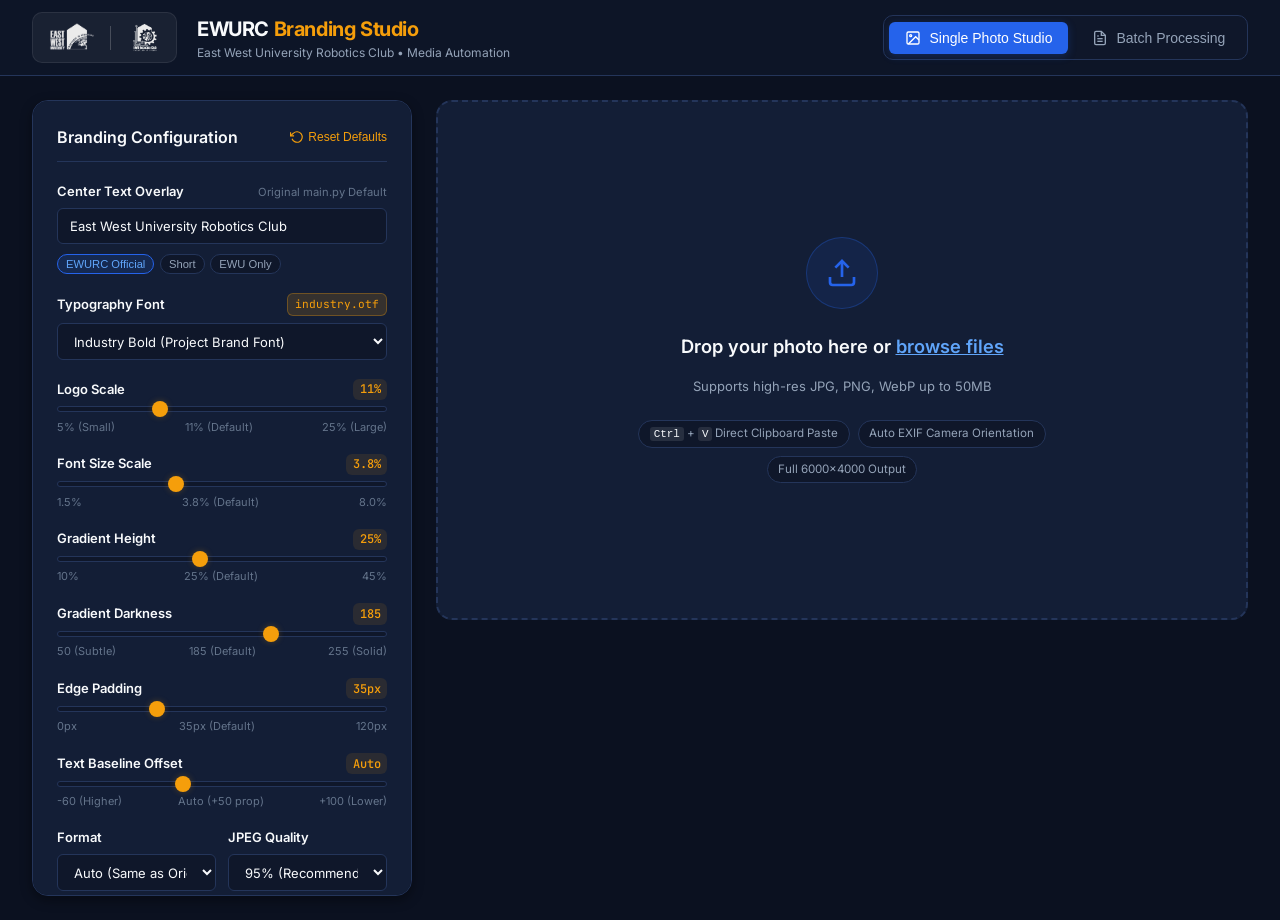
==== templates/index.html @ 9789a126 "feat: turn project into FastAPI web application with HTML frontend studio" ====
<!DOCTYPE html>
<html lang="en">
<head>
    <meta charset="UTF-8">
    <meta name="viewport" content="width=device-width, initial-scale=1.0">
    <title>EWURC Photo Branding Studio</title>
    <link rel="icon" type="image/png" href="/static/ewurc.png">
    <link rel="stylesheet" href="/static/css/style.css">
    <link rel="preconnect" href="https://fonts.googleapis.com">
    <link rel="preconnect" href="https://fonts.gstatic.com" crossorigin>
    <link href="https://fonts.googleapis.com/css2?family=Inter:wght@300;400;500;600;700;800&family=JetBrains+Mono:wght@400;500&display=swap" rel="stylesheet">
</head>
<body class="dark-theme">
    <!-- Main App Container -->
    <div class="app-layout">
        
        <!-- Header / Navigation Bar -->
        <header class="app-header">
            <div class="header-brand">
                <div class="brand-logos">
                    <img src="/static/ewu.png" alt="EWU Logo" class="brand-logo ewu-logo">
                    <div class="logo-divider"></div>
                    <img src="/static/ewurc.png" alt="EWURC Logo" class="brand-logo ewurc-logo">
                </div>
                <div class="brand-info">
                    <h1 class="brand-title">EWURC <span>Branding Studio</span></h1>
                    <p class="brand-subtitle">East West University Robotics Club &bull; Media Automation</p>
                </div>
            </div>

            <!-- Navigation Tabs -->
            <nav class="nav-tabs">
                <button class="nav-tab active" data-tab="single" id="tab-single-btn">
                    <svg class="tab-icon" viewBox="0 0 24 24" fill="none" stroke="currentColor" stroke-width="2">
                        <rect x="3" y="3" width="18" height="18" rx="2" ry="2"/>
                        <circle cx="8.5" cy="8.5" r="1.5"/>
                        <polyline points="21 15 16 10 5 21"/>
                    </svg>
                    Single Photo Studio
                </button>
                <button class="nav-tab" data-tab="batch" id="tab-batch-btn">
                    <svg class="tab-icon" viewBox="0 0 24 24" fill="none" stroke="currentColor" stroke-width="2">
                        <path d="M14 2H6a2 2 0 0 0-2 2v16a2 2 0 0 0 2 2h12a2 2 0 0 0 2-2V8z"/>
                        <polyline points="14 2 14 8 20 8"/>
                        <line x1="16" y1="13" x2="8" y2="13"/>
                        <line x1="16" y1="17" x2="8" y2="17"/>
                        <polyline points="10 9 9 9 8 9"/>
                    </svg>
                    Batch Processing
                    <span class="badge batch-count-badge" id="batch-badge" style="display: none;">0</span>
                </button>
            </nav>

        </header>

        <!-- Main Workspace -->
        <main class="main-workspace">

            <!-- TAB 1: Single Photo Studio -->
            <section class="tab-content active" id="tab-single">
                <div class="studio-grid">
                    
                    <!-- Left: Control Settings Panel -->
                    <aside class="control-panel">
                        <div class="panel-header">
                            <h2>Branding Configuration</h2>
                            <button type="button" class="btn-text" id="btn-reset-defaults" title="Reset all sliders to original main.py parameters">
                                <svg viewBox="0 0 24 24" fill="none" stroke="currentColor" stroke-width="2" class="btn-icon-sm">
                                    <polyline points="1 4 1 10 7 10"/>
                                    <path d="M3.51 15a9 9 0 1 0 2.13-9.36L1 10"/>
                                </svg>
                                Reset Defaults
                            </button>
                        </div>

                        <form id="branding-form" class="controls-form">
                            <!-- Overlay Text -->
                            <div class="form-group">
                                <div class="label-row">
                                    <label for="center-text-input">Center Text Overlay</label>
                                    <span class="param-tip">Original main.py Default</span>
                                </div>
                                <input 
                                    type="text" 
                                    id="center-text-input" 
                                    name="center_text" 
                                    value="East West University Robotics Club" 
                                    class="text-input"
                                    placeholder="Enter club or event name..."
                                />
                                <div class="quick-chips">
                                    <button type="button" class="chip active" data-preset="East West University Robotics Club">EWURC Official</button>
                                    <button type="button" class="chip" data-preset="EWU Robotics Club">Short</button>
                                    <button type="button" class="chip" data-preset="East West University">EWU Only</button>
                                </div>
                            </div>

                            <!-- Font Selection -->
                            <div class="form-group">
                                <div class="label-row">
                                    <label for="font-select">Typography Font</label>
                                    <span class="badge badge-accent">industry.otf</span>
                                </div>
                                <select id="font-select" name="font_choice" class="select-input">
                                    <option value="industry" selected>Industry Bold (Project Brand Font)</option>
                                    <option value="arial">Arial Bold (Windows Fallback)</option>
                                    <option value="segoe">Segoe UI SemiBold</option>
                                </select>
                            </div>

                            <!-- Logo Scale -->
                            <div class="form-group">
                                <div class="label-row">
                                    <label for="logo-scale-slider">Logo Scale</label>
                                    <span class="range-val" id="logo-scale-val">11%</span>
                                </div>
                                <input 
                                    type="range" 
                                    id="logo-scale-slider" 
                                    name="logo_scale" 
                                    min="0.05" 
                                    max="0.25" 
                                    step="0.005" 
                                    value="0.11" 
                                    class="range-slider"
                                />
                                <div class="range-hints">
                                    <span>5% (Small)</span>
                                    <span>11% (Default)</span>
                                    <span>25% (Large)</span>
                                </div>
                            </div>

                            <!-- Font Scale -->
                            <div class="form-group">
                                <div class="label-row">
                                    <label for="font-scale-slider">Font Size Scale</label>
                                    <span class="range-val" id="font-scale-val">3.8%</span>
                                </div>
                                <input 
                                    type="range" 
                                    id="font-scale-slider" 
                                    name="font_scale" 
                                    min="0.015" 
                                    max="0.08" 
                                    step="0.001" 
                                    value="0.038" 
                                    class="range-slider"
                                />
                                <div class="range-hints">
                                    <span>1.5%</span>
                                    <span>3.8% (Default)</span>
                                    <span>8.0%</span>
                                </div>
                            </div>

                            <!-- Gradient Height Ratio -->
                            <div class="form-group">
                                <div class="label-row">
                                    <label for="gradient-height-slider">Gradient Height</label>
                                    <span class="range-val" id="gradient-height-val">25%</span>
                                </div>
                                <input 
                                    type="range" 
                                    id="gradient-height-slider" 
                                    name="gradient_height_ratio" 
                                    min="0.10" 
                                    max="0.45" 
                                    step="0.01" 
                                    value="0.25" 
                                    class="range-slider"
                                />
                                <div class="range-hints">
                                    <span>10%</span>
                                    <span>25% (Default)</span>
                                    <span>45%</span>
                                </div>
                            </div>

                            <!-- Gradient Darkness -->
                            <div class="form-group">
                                <div class="label-row">
                                    <label for="gradient-opacity-slider">Gradient Darkness</label>
                                    <span class="range-val" id="gradient-opacity-val">185</span>
                                </div>
                                <input 
                                    type="range" 
                                    id="gradient-opacity-slider" 
                                    name="gradient_max_opacity" 
                                    min="50" 
                                    max="255" 
                                    step="5" 
                                    value="185" 
                                    class="range-slider"
                                />
                                <div class="range-hints">
                                    <span>50 (Subtle)</span>
                                    <span>185 (Default)</span>
                                    <span>255 (Solid)</span>
                                </div>
                            </div>

                            <!-- Padding -->
                            <div class="form-group">
                                <div class="label-row">
                                    <label for="padding-slider">Edge Padding</label>
                                    <span class="range-val" id="padding-val">35px</span>
                                </div>
                                <input 
                                    type="range" 
                                    id="padding-slider" 
                                    name="padding" 
                                    min="0" 
                                    max="120" 
                                    step="1" 
                                    value="35" 
                                    class="range-slider"
                                />
                                <div class="range-hints">
                                    <span>0px</span>
                                    <span>35px (Default)</span>
                                    <span>120px</span>
                                </div>
                            </div>

                            <!-- Text Offset Fine Tune -->
                            <div class="form-group">
                                <div class="label-row">
                                    <label for="text-offset-slider">Text Baseline Offset</label>
                                    <span class="range-val" id="text-offset-val">Auto</span>
                                </div>
                                <input 
                                    type="range" 
                                    id="text-offset-slider" 
                                    name="text_offset_y" 
                                    min="-60" 
                                    max="100" 
                                    step="2" 
                                    value="0" 
                                    class="range-slider"
                                />
                                <div class="range-hints">
                                    <span>-60 (Higher)</span>
                                    <span>Auto (+50 prop)</span>
                                    <span>+100 (Lower)</span>
                                </div>
                            </div>

                            <!-- Output Settings -->
                            <div class="form-row">
                                <div class="form-group half">
                                    <label for="output-format-select">Format</label>
                                    <select id="output-format-select" name="output_format" class="select-input">
                                        <option value="auto" selected>Auto (Same as Original)</option>
                                        <option value="jpeg">JPEG (Quality 95)</option>
                                        <option value="png">PNG (Lossless)</option>
                                        <option value="webp">WebP</option>
                                    </select>
                                </div>
                                <div class="form-group half">
                                    <label for="quality-select">JPEG Quality</label>
                                    <select id="quality-select" name="quality" class="select-input">
                                        <option value="98">98% (Ultra)</option>
                                        <option value="95" selected>95% (Recommended)</option>
                                        <option value="90">90% (Web Optimized)</option>
                                    </select>
                                </div>
                            </div>

                            <!-- Auto Re-process Toggle -->
                            <div class="toggle-group">
                                <label class="switch">
                                    <input type="checkbox" id="auto-preview-toggle" checked>
                                    <span class="slider round"></span>
                                </label>
                                <span class="toggle-label">Instant Live Preview on Change</span>
                            </div>
                        </form>
                    </aside>

                    <!-- Right: Interactive Preview & Upload Studio -->
                    <div class="preview-area">
                        
                        <!-- Upload Dropzone (Visible when no image selected) -->
                        <div class="dropzone" id="single-dropzone">
                            <input type="file" id="single-file-input" accept="image/jpeg,image/png,image/webp,image/bmp" class="file-input-hidden">
                            <div class="dropzone-content">
                                <div class="upload-icon-circle">
                                    <svg viewBox="0 0 24 24" fill="none" stroke="currentColor" stroke-width="2" class="upload-icon">
                                        <path d="M21 15v4a2 2 0 0 1-2 2H5a2 2 0 0 1-2-2v-4"/>
                                        <polyline points="17 8 12 3 7 8"/>
                                        <line x1="12" y1="3" x2="12" y2="15"/>
                                    </svg>
                                </div>
                                <h3>Drop your photo here or <span class="browse-link">browse files</span></h3>
                                <p class="dropzone-desc">Supports high-res JPG, PNG, WebP up to 50MB</p>
                                <div class="dropzone-features">
                                    <span class="pill"><kbd>Ctrl</kbd> + <kbd>V</kbd> Direct Clipboard Paste</span>
                                    <span class="pill">Auto EXIF Camera Orientation</span>
                                    <span class="pill">Full 6000&times;4000 Output</span>
                                </div>
                            </div>
                        </div>

                        <!-- Active Preview Container (Hidden initially) -->
                        <div class="preview-container" id="preview-container" style="display: none;">
                            
                            <!-- Viewer Toolbar -->
                            <div class="viewer-toolbar">
                                <div class="file-meta">
                                    <span class="file-name" id="preview-filename">image.jpg</span>
                                    <span class="badge" id="preview-resolution">6000 &times; 4000</span>
                                    <span class="badge badge-subtle" id="preview-filesize">5.8 MB</span>
                                    <span class="badge badge-success" id="preview-duration">0.24s</span>
                                </div>

                                <div class="viewer-actions">
                                    <div class="view-mode-toggle">
                                        <button type="button" class="btn-toggle active" id="btn-mode-split" title="Interactive Split-View Slider">
                                            Split Comparison
                                        </button>
                                        <button type="button" class="btn-toggle" id="btn-mode-side" title="Side by Side View">
                                            Side-by-Side
                                        </button>
                                        <button type="button" class="btn-toggle" id="btn-mode-branded" title="Branded Result Only">
                                            Branded Only
                                        </button>
                                    </div>
                                    <button type="button" class="btn-icon" id="btn-fullscreen" title="Full Screen View">
                                        <svg viewBox="0 0 24 24" fill="none" stroke="currentColor" stroke-width="2">
                                            <polyline points="15 3 21 3 21 9"/>
                                            <polyline points="9 21 3 21 3 15"/>
                                            <line x1="21" y1="3" x2="14" y2="10"/>
                                            <line x1="3" y1="21" x2="10" y2="14"/>
                                        </svg>
                                    </button>
                                    <button type="button" class="btn-icon text-danger" id="btn-clear-single" title="Close and Upload Another">
                                        <svg viewBox="0 0 24 24" fill="none" stroke="currentColor" stroke-width="2">
                                            <line x1="18" y1="6" x2="6" y2="18"/>
                                            <line x1="6" y1="6" x2="18" y2="18"/>
                                        </svg>
                                    </button>
                                </div>
                            </div>

                            <!-- Visual Display Canvas / Comparison Area -->
                            <div class="comparison-wrapper" id="comparison-wrapper">
                                
                                <!-- Mode 1: Interactive Split View Slider -->
                                <div class="split-comparison" id="split-comparison-box">
                                    <!-- Original Base Layer -->
                                    <div class="split-layer original-layer">
                                        <img id="img-original" src="" alt="Original Image">
                                        <span class="layer-badge badge-orig">Original</span>
                                    </div>

                                    <!-- Branded Top Layer (Clipped by slider) -->
                                    <div class="split-layer branded-layer" id="branded-clip-layer">
                                        <img id="img-branded" src="" alt="Branded Image">
                                        <span class="layer-badge badge-branded">Branded (EWU + EWURC)</span>
                                    </div>

                                    <!-- Interactive Divider Handle -->
                                    <div class="slider-handle" id="slider-handle">
                                        <div class="handle-line"></div>
                                        <div class="handle-circle">
                                            <svg viewBox="0 0 24 24" fill="currentColor">
                                                <polygon points="8,12 12,7 12,17"/>
                                                <polygon points="16,12 12,7 12,17" transform="rotate(180 14 12)"/>
                                            </svg>
                                        </div>
                                    </div>
                                </div>

                                <!-- Mode 2: Side-by-Side (Controlled via CSS) -->
                                <div class="side-comparison" id="side-comparison-box" style="display: none;">
                                    <div class="side-card">
                                        <div class="side-card-header">Original</div>
                                        <div class="side-card-img"><img id="img-side-original" src="" alt="Original"></div>
                                    </div>
                                    <div class="side-card">
                                        <div class="side-card-header">EWURC Branded</div>
                                        <div class="side-card-img"><img id="img-side-branded" src="" alt="Branded"></div>
                                    </div>
                                </div>

                                <!-- Loading Overlay Spinner -->
                                <div class="processing-spinner" id="processing-spinner" style="display: none;">
                                    <div class="spinner"></div>
                                    <p id="spinner-text">Applying EWURC Branding...</p>
                                </div>
                            </div>

                            <!-- Bottom Action Bar -->
                            <div class="viewer-bottom-bar">
                                <div class="branding-summary">
                                    <span class="dot-brand"></span>
                                    <span>EWU Logo (Left) + "East West University Robotics Club" + EWURC Logo (Right)</span>
                                </div>
                                <div class="download-actions">
                                    <button type="button" class="btn btn-secondary" id="btn-reprocess">
                                        <svg viewBox="0 0 24 24" fill="none" stroke="currentColor" stroke-width="2" class="btn-icon-sm">
                                            <polyline points="23 4 23 10 17 10"/>
                                            <path d="M20.49 15a9 9 0 1 1-2.12-9.36L23 10"/>
                                        </svg>
                                        Re-Apply Settings
                                    </button>
                                    <button type="button" class="btn btn-primary" id="btn-download-hd">
                                        <svg viewBox="0 0 24 24" fill="none" stroke="currentColor" stroke-width="2" class="btn-icon-sm">
                                            <path d="M21 15v4a2 2 0 0 1-2 2H5a2 2 0 0 1-2-2v-4"/>
                                            <polyline points="7 10 12 15 17 10"/>
                                            <line x1="12" y1="15" x2="12" y2="3"/>
                                        </svg>
                                        Download Branded Image
                                    </button>
                                </div>
                            </div>

                        </div>

                    </div>
                </div>
            </section>


            <!-- TAB 2: Batch Processing Mode -->
            <section class="tab-content" id="tab-batch">
                <div class="batch-workspace">
                    
                    <!-- Top Batch Controls & Summary -->
                    <div class="batch-top-card">
                        <div class="batch-headline">
                            <h2>Batch Photo Branding</h2>
                            <p>Upload entire photo albums or multiple event pictures to watermark them in bulk.</p>
                        </div>

                        <div class="batch-actions-panel">
                            <button type="button" class="btn btn-secondary" id="btn-batch-clear" disabled>
                                Clear All
                            </button>
                            <button type="button" class="btn btn-primary" id="btn-start-batch" disabled>
                                <svg viewBox="0 0 24 24" fill="none" stroke="currentColor" stroke-width="2" class="btn-icon-sm">
                                    <polygon points="5 3 19 12 5 21 5 3"/>
                                </svg>
                                Process All Photos
                            </button>
                            <button type="button" class="btn btn-success" id="btn-download-zip" disabled>
                                <svg viewBox="0 0 24 24" fill="none" stroke="currentColor" stroke-width="2" class="btn-icon-sm">
                                    <path d="M21 15v4a2 2 0 0 1-2 2H5a2 2 0 0 1-2-2v-4"/>
                                    <polyline points="7 10 12 15 17 10"/>
                                    <line x1="12" y1="15" x2="12" y2="3"/>
                                </svg>
                                Download All as ZIP
                            </button>
                        </div>
                    </div>

                    <!-- Batch Progress Bar -->
                    <div class="batch-progress-wrapper" id="batch-progress-box" style="display: none;">
                        <div class="progress-info">
                            <span id="batch-progress-text">Processing 0 of 0 images...</span>
                            <span id="batch-progress-percent">0%</span>
                        </div>
                        <div class="progress-bar-bg">
                            <div class="progress-bar-fill" id="batch-progress-fill" style="width: 0%;"></div>
                        </div>
                    </div>

                    <!-- Multi-Upload Dropzone -->
                    <div class="batch-dropzone" id="batch-dropzone">
                        <input type="file" id="batch-file-input" accept="image/jpeg,image/png,image/webp,image/bmp" multiple class="file-input-hidden">
                        <div class="dropzone-content">
                            <div class="upload-icon-circle">
                                <svg viewBox="0 0 24 24" fill="none" stroke="currentColor" stroke-width="2" class="upload-icon">
                                    <path d="M22 19a2 2 0 0 1-2 2H4a2 2 0 0 1-2-2V5a2 2 0 0 1 2-2h5l2 3h9a2 2 0 0 1 2 2z"/>
                                    <line x1="12" y1="11" x2="12" y2="17"/>
                                    <line x1="9" y1="14" x2="15" y2="14"/>
                                </svg>
                            </div>
                            <h3>Drag & drop multiple event photos or <span class="browse-link">select files</span></h3>
                            <p class="dropzone-desc">Select as many images as you need &bull; High performance concurrent processing</p>
                        </div>
                    </div>

                    <!-- Batch Items Grid -->
                    <div class="batch-grid" id="batch-grid">
                        <!-- Populated by JavaScript -->
                    </div>

                </div>
            </section>

        </main>

        <!-- Toast Notifications -->
        <div class="toast-container" id="toast-container"></div>

    </div>

    <script src="/static/js/app.js"></script>
</body>
</html>
---- static/css/style.css ----
/* EWURC Visual Branding Studio - Modern Stylesheet */

@font-face {
    font-family: 'Industry';
    src: url('/static/fonts/industry.otf') format('opentype');
    font-weight: bold;
    font-style: normal;
}

:root {
    --bg-main: #0B1120;
    --bg-card: #131E36;
    --bg-card-hover: #1A2744;
    --bg-card-subtle: #0F172A;
    --border-color: #24355A;
    --border-focus: #3B82F6;
    
    --primary: #2563EB;
    --primary-hover: #1D4ED8;
    --primary-glow: rgba(37, 99, 235, 0.25);
    
    --accent: #F59E0B;
    --accent-glow: rgba(245, 158, 11, 0.25);
    
    --success: #10B981;
    --danger: #EF4444;
    
    --text-main: #F8FAFC;
    --text-muted: #94A3B8;
    --text-subtle: #64748B;
    
    --font-sans: 'Inter', -apple-system, BlinkMacSystemFont, "Segoe UI", Roboto, sans-serif;
    --font-mono: 'JetBrains Mono', monospace;
    --font-brand: 'Industry', var(--font-sans);

    --radius-sm: 6px;
    --radius-md: 10px;
    --radius-lg: 16px;
    --radius-full: 9999px;
    
    --shadow-sm: 0 2px 4px rgba(0, 0, 0, 0.3);
    --shadow-md: 0 4px 12px rgba(0, 0, 0, 0.4);
    --shadow-lg: 0 10px 30px rgba(0, 0, 0, 0.5);
    
    --transition-fast: 0.15s ease;
    --transition-norm: 0.25s ease;
}

* {
    box-sizing: border-box;
    margin: 0;
    padding: 0;
}

body {
    font-family: var(--font-sans);
    background-color: var(--bg-main);
    color: var(--text-main);
    line-height: 1.5;
    min-height: 100vh;
    display: flex;
    flex-direction: column;
    overflow-x: hidden;
}

/* App Layout */
.app-layout {
    display: flex;
    flex-direction: column;
    min-height: 100vh;
}

/* Header */
.app-header {
    background-color: rgba(15, 23, 42, 0.85);
    backdrop-filter: blur(12px);
    border-bottom: 1px solid var(--border-color);
    padding: 0.75rem 2rem;
    display: flex;
    align-items: center;
    justify-content: space-between;
    position: sticky;
    top: 0;
    z-index: 100;
}

.header-brand {
    display: flex;
    align-items: center;
    gap: 1.25rem;
}

.brand-logos {
    display: flex;
    align-items: center;
    gap: 0.75rem;
    background: rgba(255, 255, 255, 0.05);
    padding: 0.35rem 0.75rem;
    border-radius: var(--radius-md);
    border: 1px solid rgba(255, 255, 255, 0.08);
}

.brand-logo {
    height: 38px;
    width: auto;
    object-fit: contain;
}

.logo-divider {
    width: 1px;
    height: 24px;
    background-color: rgba(255, 255, 255, 0.2);
}

.brand-title {
    font-size: 1.25rem;
    font-weight: 700;
    letter-spacing: -0.02em;
    color: var(--text-main);
}

.brand-title span {
    color: var(--accent);
}

.brand-subtitle {
    font-size: 0.75rem;
    color: var(--text-muted);
}

/* Navigation Tabs */
.nav-tabs {
    display: flex;
    gap: 0.5rem;
    background: var(--bg-card-subtle);
    padding: 0.35rem;
    border-radius: var(--radius-md);
    border: 1px solid var(--border-color);
}

.nav-tab {
    display: flex;
    align-items: center;
    gap: 0.5rem;
    padding: 0.5rem 1rem;
    font-size: 0.875rem;
    font-weight: 500;
    color: var(--text-muted);
    background: transparent;
    border: none;
    border-radius: var(--radius-sm);
    cursor: pointer;
    transition: all var(--transition-fast);
}

.nav-tab:hover {
    color: var(--text-main);
}

.nav-tab.active {
    background-color: var(--primary);
    color: #fff;
    box-shadow: 0 2px 8px var(--primary-glow);
}

.tab-icon {
    width: 16px;
    height: 16px;
}

/* Status indicator */
.status-indicator {
    display: flex;
    align-items: center;
    gap: 0.5rem;
    background: rgba(16, 185, 129, 0.1);
    border: 1px solid rgba(16, 185, 129, 0.3);
    padding: 0.35rem 0.75rem;
    border-radius: var(--radius-full);
    font-size: 0.75rem;
    font-weight: 500;
    color: #34D399;
}

.status-dot {
    width: 8px;
    height: 8px;
    border-radius: 50%;
    background-color: var(--success);
    box-shadow: 0 0 8px var(--success);
    animation: pulse 2s infinite;
}

@keyframes pulse {
    0%, 100% { opacity: 1; transform: scale(1); }
    50% { opacity: 0.5; transform: scale(0.9); }
}

/* Main Workspace */
.main-workspace {
    flex: 1;
    padding: 1.5rem 2rem;
    max-width: 1700px;
    margin: 0 auto;
    width: 100%;
}

.tab-content {
    display: none;
}

.tab-content.active {
    display: block;
}

/* Studio Grid Layout */
.studio-grid {
    display: grid;
    grid-template-columns: 380px 1fr;
    gap: 1.5rem;
    align-items: start;
}

/* Controls Panel */
.control-panel {
    background: var(--bg-card);
    border: 1px solid var(--border-color);
    border-radius: var(--radius-lg);
    padding: 1.5rem;
    box-shadow: var(--shadow-md);
    position: sticky;
    top: 5rem;
    max-height: calc(100vh - 6.5rem);
    overflow-y: auto;
}

.control-panel::-webkit-scrollbar {
    width: 6px;
}
.control-panel::-webkit-scrollbar-thumb {
    background: var(--border-color);
    border-radius: var(--radius-full);
}

.panel-header {
    display: flex;
    justify-content: space-between;
    align-items: center;
    margin-bottom: 1.25rem;
    padding-bottom: 0.75rem;
    border-bottom: 1px solid var(--border-color);
}

.panel-header h2 {
    font-size: 1rem;
    font-weight: 600;
}

.btn-text {
    background: none;
    border: none;
    color: var(--accent);
    font-size: 0.75rem;
    font-weight: 500;
    cursor: pointer;
    display: flex;
    align-items: center;
    gap: 0.25rem;
    transition: opacity var(--transition-fast);
}

.btn-text:hover {
    opacity: 0.8;
}

.btn-icon-sm {
    width: 14px;
    height: 14px;
}

/* Form Groups */
.controls-form {
    display: flex;
    flex-direction: column;
    gap: 1.15rem;
}

.form-group {
    display: flex;
    flex-direction: column;
    gap: 0.4rem;
}

.label-row {
    display: flex;
    justify-content: space-between;
    align-items: center;
}

.label-row label, .form-group label {
    font-size: 0.8125rem;
    font-weight: 600;
    color: var(--text-main);
}

.param-tip {
    font-size: 0.7rem;
    color: var(--text-subtle);
}

.range-val {
    font-family: var(--font-mono);
    font-size: 0.75rem;
    font-weight: 500;
    color: var(--accent);
    background: rgba(245, 158, 11, 0.1);
    padding: 0.1rem 0.4rem;
    border-radius: var(--radius-sm);
}

.text-input, .select-input {
    width: 100%;
    background: var(--bg-card-subtle);
    border: 1px solid var(--border-color);
    border-radius: var(--radius-sm);
    color: var(--text-main);
    padding: 0.55rem 0.75rem;
    font-size: 0.8125rem;
    font-family: inherit;
    transition: border-color var(--transition-fast);
}

.text-input:focus, .select-input:focus {
    outline: none;
    border-color: var(--border-focus);
    box-shadow: 0 0 0 2px var(--primary-glow);
}

.quick-chips {
    display: flex;
    gap: 0.35rem;
    flex-wrap: wrap;
    margin-top: 0.25rem;
}

.chip {
    background: var(--bg-card-subtle);
    border: 1px solid var(--border-color);
    color: var(--text-muted);
    font-size: 0.7rem;
    padding: 0.2rem 0.5rem;
    border-radius: var(--radius-full);
    cursor: pointer;
    transition: all var(--transition-fast);
}

.chip:hover {
    color: var(--text-main);
    border-color: var(--text-subtle);
}

.chip.active {
    background: rgba(37, 99, 235, 0.15);
    border-color: var(--primary);
    color: #60A5FA;
}

/* Range Sliders */
.range-slider {
    -webkit-appearance: none;
    appearance: none;
    width: 100%;
    height: 6px;
    border-radius: var(--radius-full);
    background: var(--bg-card-subtle);
    outline: none;
    border: 1px solid var(--border-color);
}

.range-slider::-webkit-slider-thumb {
    -webkit-appearance: none;
    appearance: none;
    width: 16px;
    height: 16px;
    border-radius: 50%;
    background: var(--accent);
    cursor: pointer;
    box-shadow: 0 0 6px var(--accent-glow);
    transition: transform var(--transition-fast);
}

.range-slider::-webkit-slider-thumb:hover {
    transform: scale(1.15);
}

.range-hints {
    display: flex;
    justify-content: space-between;
    font-size: 0.6875rem;
    color: var(--text-subtle);
}

.form-row {
    display: flex;
    gap: 0.75rem;
}

.form-group.half {
    flex: 1;
}

/* Switch Toggle */
.toggle-group {
    display: flex;
    align-items: center;
    gap: 0.65rem;
    padding-top: 0.25rem;
}

.switch {
    position: relative;
    display: inline-block;
    width: 36px;
    height: 20px;
}

.switch input {
    opacity: 0;
    width: 0;
    height: 0;
}

.slider.round {
    position: absolute;
    cursor: pointer;
    top: 0; left: 0; right: 0; bottom: 0;
    background-color: var(--border-color);
    transition: var(--transition-fast);
    border-radius: 34px;
}

.slider.round:before {
    position: absolute;
    content: "";
    height: 14px;
    width: 14px;
    left: 3px;
    bottom: 3px;
    background-color: white;
    transition: var(--transition-fast);
    border-radius: 50%;
}

input:checked + .slider.round {
    background-color: var(--primary);
}

input:checked + .slider.round:before {
    transform: translateX(16px);
}

.toggle-label {
    font-size: 0.75rem;
    color: var(--text-muted);
}

/* Badges */
.badge {
    font-size: 0.7rem;
    font-family: var(--font-mono);
    padding: 0.15rem 0.45rem;
    border-radius: var(--radius-sm);
    background: rgba(255, 255, 255, 0.08);
    color: var(--text-main);
    display: inline-flex;
    align-items: center;
    gap: 0.25rem;
}

.badge-accent {
    background: rgba(245, 158, 11, 0.15);
    color: var(--accent);
    border: 1px solid rgba(245, 158, 11, 0.3);
}

.badge-subtle {
    color: var(--text-muted);
}

.badge-success {
    background: rgba(16, 185, 129, 0.15);
    color: #34D399;
}

/* Preview Area */
.preview-area {
    min-height: 600px;
}

/* Dropzone */
.dropzone {
    background: var(--bg-card);
    border: 2px dashed var(--border-color);
    border-radius: var(--radius-lg);
    padding: 4rem 2rem;
    text-align: center;
    cursor: pointer;
    transition: all var(--transition-norm);
    display: flex;
    align-items: center;
    justify-content: center;
    min-height: 520px;
}

.dropzone:hover, .dropzone.dragover {
    border-color: var(--primary);
    background: var(--bg-card-hover);
    box-shadow: 0 0 25px var(--primary-glow);
}

.file-input-hidden {
    display: none;
}

.dropzone-content {
    max-width: 500px;
    display: flex;
    flex-direction: column;
    align-items: center;
    gap: 1rem;
}

.upload-icon-circle {
    width: 72px;
    height: 72px;
    border-radius: 50%;
    background: rgba(37, 99, 235, 0.1);
    border: 1px solid rgba(37, 99, 235, 0.3);
    display: flex;
    align-items: center;
    justify-content: center;
    color: var(--primary);
    margin-bottom: 0.5rem;
}

.upload-icon {
    width: 32px;
    height: 32px;
}

.dropzone-content h3 {
    font-size: 1.15rem;
    font-weight: 600;
}

.browse-link {
    color: #60A5FA;
    text-decoration: underline;
}

.dropzone-desc {
    font-size: 0.8125rem;
    color: var(--text-muted);
}

.dropzone-features {
    display: flex;
    gap: 0.5rem;
    flex-wrap: wrap;
    justify-content: center;
    margin-top: 0.5rem;
}

.pill {
    font-size: 0.725rem;
    background: var(--bg-card-subtle);
    border: 1px solid var(--border-color);
    padding: 0.25rem 0.65rem;
    border-radius: var(--radius-full);
    color: var(--text-muted);
}

kbd {
    background: rgba(255, 255, 255, 0.1);
    border-radius: 3px;
    padding: 1px 4px;
    font-size: 0.68rem;
    color: var(--text-main);
}

/* Active Preview Container */
.preview-container {
    background: var(--bg-card);
    border: 1px solid var(--border-color);
    border-radius: var(--radius-lg);
    box-shadow: var(--shadow-lg);
    display: flex;
    flex-direction: column;
    overflow: hidden;
}

.viewer-toolbar {
    padding: 0.75rem 1.25rem;
    background: rgba(15, 23, 42, 0.6);
    border-bottom: 1px solid var(--border-color);
    display: flex;
    justify-content: space-between;
    align-items: center;
    flex-wrap: wrap;
    gap: 0.75rem;
}

.file-meta {
    display: flex;
    align-items: center;
    gap: 0.65rem;
}

.file-name {
    font-size: 0.875rem;
    font-weight: 600;
    max-width: 220px;
    white-space: nowrap;
    overflow: hidden;
    text-overflow: ellipsis;
}

.viewer-actions {
    display: flex;
    align-items: center;
    gap: 0.5rem;
}

.view-mode-toggle {
    display: flex;
    background: var(--bg-card-subtle);
    border: 1px solid var(--border-color);
    border-radius: var(--radius-sm);
    padding: 2px;
}

.btn-toggle {
    background: none;
    border: none;
    color: var(--text-muted);
    font-size: 0.725rem;
    font-weight: 500;
    padding: 0.3rem 0.65rem;
    border-radius: 4px;
    cursor: pointer;
    transition: all var(--transition-fast);
}

.btn-toggle.active {
    background: var(--primary);
    color: #fff;
}

.btn-icon {
    background: var(--bg-card-subtle);
    border: 1px solid var(--border-color);
    color: var(--text-muted);
    width: 32px;
    height: 32px;
    border-radius: var(--radius-sm);
    display: flex;
    align-items: center;
    justify-content: center;
    cursor: pointer;
    transition: all var(--transition-fast);
}

.btn-icon svg {
    width: 16px;
    height: 16px;
}

.btn-icon:hover {
    color: var(--text-main);
    border-color: var(--text-subtle);
}

.btn-icon.text-danger:hover {
    color: var(--danger);
    border-color: var(--danger);
}

/* Comparison Display */
.comparison-wrapper {
    position: relative;
    background: #030712;
    min-height: 480px;
    max-height: 75vh;
    display: flex;
    align-items: center;
    justify-content: center;
    overflow: hidden;
}

.split-comparison {
    position: relative;
    width: 100%;
    height: 100%;
    display: flex;
    justify-content: center;
    align-items: center;
    user-select: none;
}

.split-layer {
    position: relative;
    max-width: 100%;
    max-height: 75vh;
    display: flex;
    justify-content: center;
    align-items: center;
}

.split-layer img {
    display: block;
    max-width: 100%;
    max-height: 75vh;
    width: auto;
    height: auto;
    object-fit: contain;
}

.branded-layer {
    position: absolute;
    top: 0;
    left: 0;
    width: 100%;
    height: 100%;
    clip-path: polygon(0 0, 50% 0, 50% 100%, 0 100%);
}

.layer-badge {
    position: absolute;
    top: 1rem;
    font-size: 0.7rem;
    font-weight: 600;
    padding: 0.2rem 0.6rem;
    border-radius: var(--radius-sm);
    z-index: 10;
    pointer-events: none;
}

.badge-orig {
    right: 1rem;
    background: rgba(0, 0, 0, 0.7);
    color: #fff;
    border: 1px solid rgba(255, 255, 255, 0.2);
}

.badge-branded {
    left: 1rem;
    background: rgba(37, 99, 235, 0.85);
    color: #fff;
    border: 1px solid rgba(255, 255, 255, 0.3);
}

/* Slider Handle */
.slider-handle {
    position: absolute;
    top: 0;
    bottom: 0;
    left: 50%;
    width: 2px;
    z-index: 20;
    cursor: ew-resize;
}

.handle-line {
    position: absolute;
    top: 0;
    bottom: 0;
    left: -1px;
    width: 2px;
    background: #fff;
    box-shadow: 0 0 8px rgba(0, 0, 0, 0.8);
}

.handle-circle {
    position: absolute;
    top: 50%;
    left: -16px;
    transform: translateY(-50%);
    width: 32px;
    height: 32px;
    border-radius: 50%;
    background: #fff;
    color: #1E293B;
    box-shadow: 0 2px 8px rgba(0, 0, 0, 0.5);
    display: flex;
    align-items: center;
    justify-content: center;
}

.handle-circle svg {
    width: 18px;
    height: 18px;
}

/* Side by Side Mode */
.side-comparison {
    width: 100%;
    display: grid;
    grid-template-columns: 1fr 1fr;
    gap: 1rem;
    padding: 1rem;
}

.side-card {
    background: var(--bg-card-subtle);
    border: 1px solid var(--border-color);
    border-radius: var(--radius-md);
    overflow: hidden;
    display: flex;
    flex-direction: column;
}

.side-card-header {
    padding: 0.5rem 0.75rem;
    font-size: 0.75rem;
    font-weight: 600;
    background: rgba(255, 255, 255, 0.03);
    border-bottom: 1px solid var(--border-color);
}

.side-card-img {
    display: flex;
    align-items: center;
    justify-content: center;
    padding: 0.5rem;
    min-height: 300px;
}

.side-card-img img {
    max-width: 100%;
    max-height: 50vh;
    object-fit: contain;
}

/* Processing Spinner */
.processing-spinner {
    position: absolute;
    top: 0; left: 0; right: 0; bottom: 0;
    background: rgba(11, 17, 32, 0.85);
    backdrop-filter: blur(4px);
    display: flex;
    flex-direction: column;
    align-items: center;
    justify-content: center;
    gap: 1rem;
    z-index: 50;
}

.spinner {
    width: 44px;
    height: 44px;
    border: 3px solid rgba(245, 158, 11, 0.2);
    border-top-color: var(--accent);
    border-radius: 50%;
    animation: spin 0.8s linear infinite;
}

@keyframes spin {
    to { transform: rotate(360deg); }
}

.processing-spinner p {
    font-size: 0.875rem;
    font-weight: 500;
    color: var(--text-main);
}

/* Bottom Bar */
.viewer-bottom-bar {
    padding: 1rem 1.25rem;
    background: rgba(15, 23, 42, 0.7);
    border-top: 1px solid var(--border-color);
    display: flex;
    justify-content: space-between;
    align-items: center;
    flex-wrap: wrap;
    gap: 1rem;
}

.branding-summary {
    display: flex;
    align-items: center;
    gap: 0.5rem;
    font-size: 0.75rem;
    color: var(--text-muted);
}

.dot-brand {
    width: 8px;
    height: 8px;
    background-color: var(--accent);
    border-radius: 50%;
}

.download-actions {
    display: flex;
    gap: 0.75rem;
}

/* Buttons */
.btn {
    display: inline-flex;
    align-items: center;
    justify-content: center;
    gap: 0.5rem;
    padding: 0.6rem 1.25rem;
    font-size: 0.8125rem;
    font-weight: 600;
    border-radius: var(--radius-sm);
    border: none;
    cursor: pointer;
    transition: all var(--transition-fast);
}

.btn:disabled {
    opacity: 0.5;
    cursor: not-allowed;
}

.btn-primary {
    background-color: var(--primary);
    color: #fff;
    box-shadow: 0 2px 10px var(--primary-glow);
}

.btn-primary:hover:not(:disabled) {
    background-color: var(--primary-hover);
    box-shadow: 0 4px 14px var(--primary-glow);
}

.btn-secondary {
    background-color: var(--bg-card-subtle);
    border: 1px solid var(--border-color);
    color: var(--text-main);
}

.btn-secondary:hover:not(:disabled) {
    background-color: var(--bg-card-hover);
    border-color: var(--text-subtle);
}

.btn-success {
    background-color: var(--success);
    color: #fff;
}

.btn-success:hover:not(:disabled) {
    background-color: #059669;
}

/* TAB 2: Batch Processing Styles */
.batch-workspace {
    display: flex;
    flex-direction: column;
    gap: 1.5rem;
}

.batch-top-card {
    background: var(--bg-card);
    border: 1px solid var(--border-color);
    border-radius: var(--radius-lg);
    padding: 1.5rem;
    display: flex;
    justify-content: space-between;
    align-items: center;
    flex-wrap: wrap;
    gap: 1rem;
}

.batch-headline h2 {
    font-size: 1.25rem;
    font-weight: 700;
}

.batch-headline p {
    font-size: 0.8125rem;
    color: var(--text-muted);
}

.batch-actions-panel {
    display: flex;
    gap: 0.75rem;
}

.batch-dropzone {
    background: var(--bg-card);
    border: 2px dashed var(--border-color);
    border-radius: var(--radius-lg);
    padding: 3rem 1.5rem;
    text-align: center;
    cursor: pointer;
    transition: all var(--transition-norm);
}

.batch-dropzone:hover, .batch-dropzone.dragover {
    border-color: var(--primary);
    background: var(--bg-card-hover);
}

/* Batch Progress */
.batch-progress-wrapper {
    background: var(--bg-card);
    border: 1px solid var(--border-color);
    border-radius: var(--radius-md);
    padding: 1rem 1.25rem;
    display: flex;
    flex-direction: column;
    gap: 0.5rem;
}

.progress-info {
    display: flex;
    justify-content: space-between;
    font-size: 0.8125rem;
    font-weight: 500;
}

.progress-bar-bg {
    width: 100%;
    height: 8px;
    background: var(--bg-card-subtle);
    border-radius: var(--radius-full);
    overflow: hidden;
    border: 1px solid var(--border-color);
}

.progress-bar-fill {
    height: 100%;
    background: linear-gradient(90deg, var(--primary), var(--accent));
    transition: width 0.2s ease;
}

/* Batch Grid */
.batch-grid {
    display: grid;
    grid-template-columns: repeat(auto-fill, minmax(260px, 1fr));
    gap: 1.25rem;
}

.batch-item-card {
    background: var(--bg-card);
    border: 1px solid var(--border-color);
    border-radius: var(--radius-md);
    overflow: hidden;
    display: flex;
    flex-direction: column;
    transition: transform var(--transition-fast), border-color var(--transition-fast);
}

.batch-item-card:hover {
    border-color: var(--primary);
    transform: translateY(-2px);
}

.batch-item-thumb {
    height: 160px;
    background: #030712;
    position: relative;
    display: flex;
    align-items: center;
    justify-content: center;
    overflow: hidden;
}

.batch-item-thumb img {
    max-width: 100%;
    max-height: 100%;
    object-fit: cover;
}

.batch-item-badge {
    position: absolute;
    top: 0.5rem;
    right: 0.5rem;
}

.batch-item-info {
    padding: 0.85rem;
    display: flex;
    flex-direction: column;
    gap: 0.4rem;
    flex: 1;
}

.batch-item-name {
    font-size: 0.8125rem;
    font-weight: 600;
    white-space: nowrap;
    overflow: hidden;
    text-overflow: ellipsis;
}

.batch-item-meta {
    font-size: 0.7rem;
    color: var(--text-muted);
    display: flex;
    justify-content: space-between;
}

.batch-item-actions {
    padding: 0.5rem 0.85rem 0.85rem;
    display: flex;
    gap: 0.5rem;
}

.btn-card {
    flex: 1;
    padding: 0.4rem 0.5rem;
    font-size: 0.75rem;
}

/* Toast Notifications */
.toast-container {
    position: fixed;
    bottom: 2rem;
    right: 2rem;
    display: flex;
    flex-direction: column;
    gap: 0.75rem;
    z-index: 1000;
}

.toast {
    background: var(--bg-card);
    border: 1px solid var(--border-color);
    color: var(--text-main);
    padding: 0.75rem 1.25rem;
    border-radius: var(--radius-md);
    box-shadow: var(--shadow-lg);
    display: flex;
    align-items: center;
    gap: 0.75rem;
    font-size: 0.8125rem;
    animation: toastIn 0.25s ease-out;
}

.toast.toast-success {
    border-color: rgba(16, 185, 129, 0.4);
    background: #064E3B;
}

.toast.toast-error {
    border-color: rgba(239, 68, 68, 0.4);
    background: #7F1D1D;
}

@keyframes toastIn {
    from { transform: translateY(20px); opacity: 0; }
    to { transform: translateY(0); opacity: 1; }
}

/* Responsive */
@media (max-width: 1080px) {
    .studio-grid {
        grid-template-columns: 1fr;
    }
    .control-panel {
        position: static;
        max-height: none;
    }
    .app-header {
        padding: 0.75rem 1rem;
        flex-direction: column;
        gap: 0.75rem;
    }
}
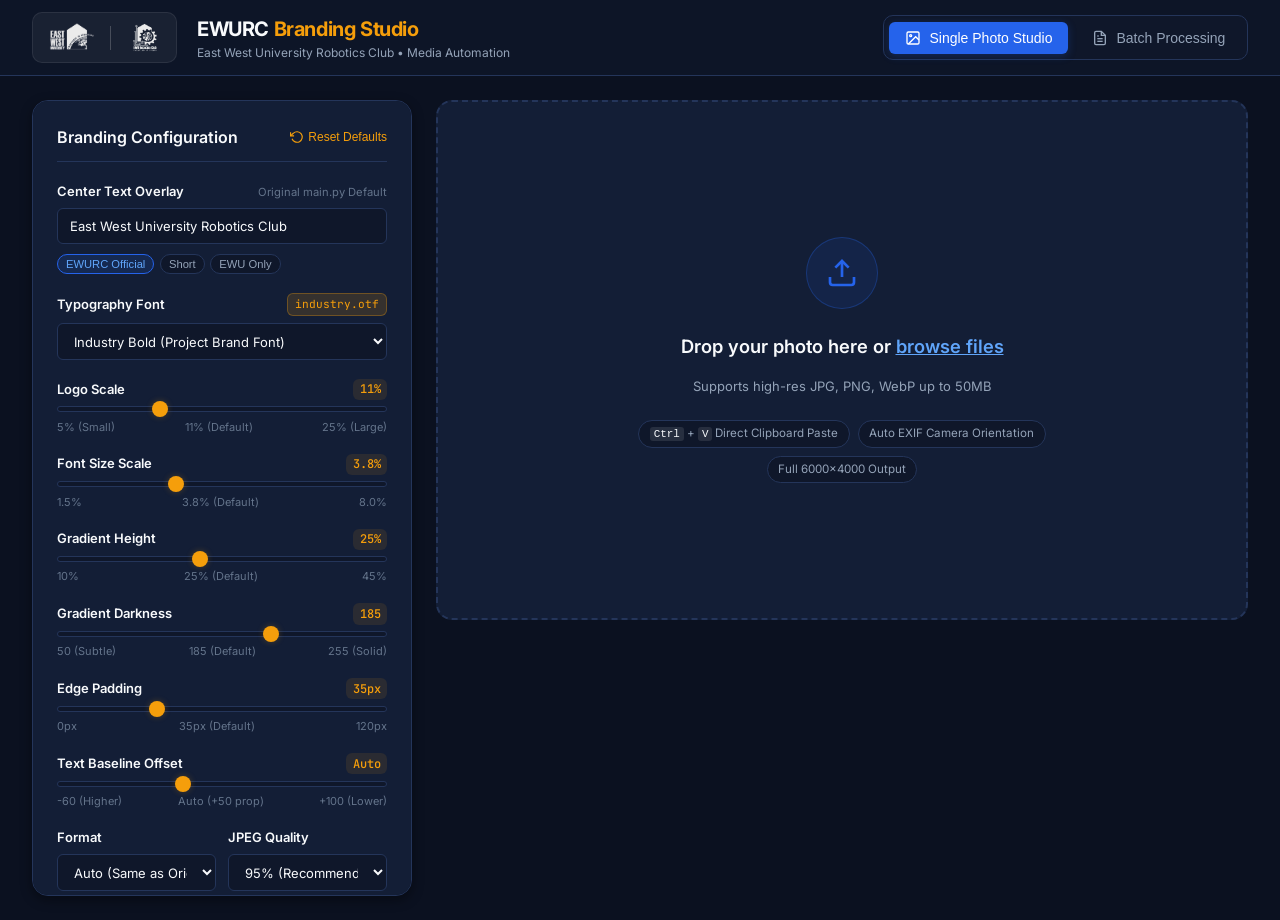
==== commit d23a8635: "fix(batch): resolve double-download bug and integrate in-browser JSZip for reliable zip downloads" ====
--- a/templates/index.html
+++ b/templates/index.html
@@ -6,9 +6,1189 @@
     <title>EWURC Photo Branding Studio</title>
     <link rel="icon" type="image/png" href="/static/ewurc.png">
     <link rel="stylesheet" href="/static/css/style.css">
+    <style>
+/* EWURC Visual Branding Studio - Modern Stylesheet */
+
+@font-face {
+    font-family: 'Industry';
+    src: url('/static/fonts/industry.otf') format('opentype');
+    font-weight: bold;
+    font-style: normal;
+}
+
+:root {
+    --bg-main: #0B1120;
+    --bg-card: #131E36;
+    --bg-card-hover: #1A2744;
+    --bg-card-subtle: #0F172A;
+    --border-color: #24355A;
+    --border-focus: #3B82F6;
+    
+    --primary: #2563EB;
+    --primary-hover: #1D4ED8;
+    --primary-glow: rgba(37, 99, 235, 0.25);
+    
+    --accent: #F59E0B;
+    --accent-glow: rgba(245, 158, 11, 0.25);
+    
+    --success: #10B981;
+    --danger: #EF4444;
+    
+    --text-main: #F8FAFC;
+    --text-muted: #94A3B8;
+    --text-subtle: #64748B;
+    
+    --font-sans: 'Inter', -apple-system, BlinkMacSystemFont, "Segoe UI", Roboto, sans-serif;
+    --font-mono: 'JetBrains Mono', monospace;
+    --font-brand: 'Industry', var(--font-sans);
+
+    --radius-sm: 6px;
+    --radius-md: 10px;
+    --radius-lg: 16px;
+    --radius-full: 9999px;
+    
+    --shadow-sm: 0 2px 4px rgba(0, 0, 0, 0.3);
+    --shadow-md: 0 4px 12px rgba(0, 0, 0, 0.4);
+    --shadow-lg: 0 10px 30px rgba(0, 0, 0, 0.5);
+    
+    --transition-fast: 0.15s ease;
+    --transition-norm: 0.25s ease;
+}
+
+* {
+    box-sizing: border-box;
+    margin: 0;
+    padding: 0;
+}
+
+body {
+    font-family: var(--font-sans);
+    background-color: var(--bg-main);
+    color: var(--text-main);
+    line-height: 1.5;
+    min-height: 100vh;
+    display: flex;
+    flex-direction: column;
+    overflow-x: hidden;
+}
+
+/* App Layout */
+.app-layout {
+    display: flex;
+    flex-direction: column;
+    min-height: 100vh;
+}
+
+/* Header */
+.app-header {
+    background-color: rgba(15, 23, 42, 0.85);
+    backdrop-filter: blur(12px);
+    border-bottom: 1px solid var(--border-color);
+    padding: 0.75rem 2rem;
+    display: flex;
+    align-items: center;
+    justify-content: space-between;
+    position: sticky;
+    top: 0;
+    z-index: 100;
+}
+
+.header-brand {
+    display: flex;
+    align-items: center;
+    gap: 1.25rem;
+}
+
+.brand-logos {
+    display: flex;
+    align-items: center;
+    gap: 0.75rem;
+    background: rgba(255, 255, 255, 0.05);
+    padding: 0.35rem 0.75rem;
+    border-radius: var(--radius-md);
+    border: 1px solid rgba(255, 255, 255, 0.08);
+}
+
+.brand-logo {
+    height: 38px;
+    width: auto;
+    object-fit: contain;
+}
+
+.logo-divider {
+    width: 1px;
+    height: 24px;
+    background-color: rgba(255, 255, 255, 0.2);
+}
+
+.brand-title {
+    font-size: 1.25rem;
+    font-weight: 700;
+    letter-spacing: -0.02em;
+    color: var(--text-main);
+}
+
+.brand-title span {
+    color: var(--accent);
+}
+
+.brand-subtitle {
+    font-size: 0.75rem;
+    color: var(--text-muted);
+}
+
+/* Navigation Tabs */
+.nav-tabs {
+    display: flex;
+    gap: 0.5rem;
+    background: var(--bg-card-subtle);
+    padding: 0.35rem;
+    border-radius: var(--radius-md);
+    border: 1px solid var(--border-color);
+}
+
+.nav-tab {
+    display: flex;
+    align-items: center;
+    gap: 0.5rem;
+    padding: 0.5rem 1rem;
+    font-size: 0.875rem;
+    font-weight: 500;
+    color: var(--text-muted);
+    background: transparent;
+    border: none;
+    border-radius: var(--radius-sm);
+    cursor: pointer;
+    transition: all var(--transition-fast);
+}
+
+.nav-tab:hover {
+    color: var(--text-main);
+}
+
+.nav-tab.active {
+    background-color: var(--primary);
+    color: #fff;
+    box-shadow: 0 2px 8px var(--primary-glow);
+}
+
+.tab-icon {
+    width: 16px;
+    height: 16px;
+}
+
+/* Status indicator */
+.status-indicator {
+    display: flex;
+    align-items: center;
+    gap: 0.5rem;
+    background: rgba(16, 185, 129, 0.1);
+    border: 1px solid rgba(16, 185, 129, 0.3);
+    padding: 0.35rem 0.75rem;
+    border-radius: var(--radius-full);
+    font-size: 0.75rem;
+    font-weight: 500;
+    color: #34D399;
+}
+
+.status-dot {
+    width: 8px;
+    height: 8px;
+    border-radius: 50%;
+    background-color: var(--success);
+    box-shadow: 0 0 8px var(--success);
+    animation: pulse 2s infinite;
+}
+
+@keyframes pulse {
+    0%, 100% { opacity: 1; transform: scale(1); }
+    50% { opacity: 0.5; transform: scale(0.9); }
+}
+
+/* Main Workspace */
+.main-workspace {
+    flex: 1;
+    padding: 1.5rem 2rem;
+    max-width: 1700px;
+    margin: 0 auto;
+    width: 100%;
+}
+
+.tab-content {
+    display: none;
+}
+
+.tab-content.active {
+    display: block;
+}
+
+/* Studio Grid Layout */
+.studio-grid {
+    display: grid;
+    grid-template-columns: 380px 1fr;
+    gap: 1.5rem;
+    align-items: start;
+}
+
+/* Controls Panel */
+.control-panel {
+    background: var(--bg-card);
+    border: 1px solid var(--border-color);
+    border-radius: var(--radius-lg);
+    padding: 1.5rem;
+    box-shadow: var(--shadow-md);
+    position: sticky;
+    top: 5rem;
+    max-height: calc(100vh - 6.5rem);
+    overflow-y: auto;
+}
+
+.control-panel::-webkit-scrollbar {
+    width: 6px;
+}
+.control-panel::-webkit-scrollbar-thumb {
+    background: var(--border-color);
+    border-radius: var(--radius-full);
+}
+
+.panel-header {
+    display: flex;
+    justify-content: space-between;
+    align-items: center;
+    margin-bottom: 1.25rem;
+    padding-bottom: 0.75rem;
+    border-bottom: 1px solid var(--border-color);
+}
+
+.panel-header h2 {
+    font-size: 1rem;
+    font-weight: 600;
+}
+
+.btn-text {
+    background: none;
+    border: none;
+    color: var(--accent);
+    font-size: 0.75rem;
+    font-weight: 500;
+    cursor: pointer;
+    display: flex;
+    align-items: center;
+    gap: 0.25rem;
+    transition: opacity var(--transition-fast);
+}
+
+.btn-text:hover {
+    opacity: 0.8;
+}
+
+.btn-icon-sm {
+    width: 14px;
+    height: 14px;
+}
+
+/* Form Groups */
+.controls-form {
+    display: flex;
+    flex-direction: column;
+    gap: 1.15rem;
+}
+
+.form-group {
+    display: flex;
+    flex-direction: column;
+    gap: 0.4rem;
+}
+
+.label-row {
+    display: flex;
+    justify-content: space-between;
+    align-items: center;
+}
+
+.label-row label, .form-group label {
+    font-size: 0.8125rem;
+    font-weight: 600;
+    color: var(--text-main);
+}
+
+.param-tip {
+    font-size: 0.7rem;
+    color: var(--text-subtle);
+}
+
+.range-val {
+    font-family: var(--font-mono);
+    font-size: 0.75rem;
+    font-weight: 500;
+    color: var(--accent);
+    background: rgba(245, 158, 11, 0.1);
+    padding: 0.1rem 0.4rem;
+    border-radius: var(--radius-sm);
+}
+
+.text-input, .select-input {
+    width: 100%;
+    background: var(--bg-card-subtle);
+    border: 1px solid var(--border-color);
+    border-radius: var(--radius-sm);
+    color: var(--text-main);
+    padding: 0.55rem 0.75rem;
+    font-size: 0.8125rem;
+    font-family: inherit;
+    transition: border-color var(--transition-fast);
+}
+
+.text-input:focus, .select-input:focus {
+    outline: none;
+    border-color: var(--border-focus);
+    box-shadow: 0 0 0 2px var(--primary-glow);
+}
+
+.quick-chips {
+    display: flex;
+    gap: 0.35rem;
+    flex-wrap: wrap;
+    margin-top: 0.25rem;
+}
+
+.chip {
+    background: var(--bg-card-subtle);
+    border: 1px solid var(--border-color);
+    color: var(--text-muted);
+    font-size: 0.7rem;
+    padding: 0.2rem 0.5rem;
+    border-radius: var(--radius-full);
+    cursor: pointer;
+    transition: all var(--transition-fast);
+}
+
+.chip:hover {
+    color: var(--text-main);
+    border-color: var(--text-subtle);
+}
+
+.chip.active {
+    background: rgba(37, 99, 235, 0.15);
+    border-color: var(--primary);
+    color: #60A5FA;
+}
+
+/* Range Sliders */
+.range-slider {
+    -webkit-appearance: none;
+    appearance: none;
+    width: 100%;
+    height: 6px;
+    border-radius: var(--radius-full);
+    background: var(--bg-card-subtle);
+    outline: none;
+    border: 1px solid var(--border-color);
+}
+
+.range-slider::-webkit-slider-thumb {
+    -webkit-appearance: none;
+    appearance: none;
+    width: 16px;
+    height: 16px;
+    border-radius: 50%;
+    background: var(--accent);
+    cursor: pointer;
+    box-shadow: 0 0 6px var(--accent-glow);
+    transition: transform var(--transition-fast);
+}
+
+.range-slider::-webkit-slider-thumb:hover {
+    transform: scale(1.15);
+}
+
+.range-hints {
+    display: flex;
+    justify-content: space-between;
+    font-size: 0.6875rem;
+    color: var(--text-subtle);
+}
+
+.form-row {
+    display: flex;
+    gap: 0.75rem;
+}
+
+.form-group.half {
+    flex: 1;
+}
+
+/* Switch Toggle */
+.toggle-group {
+    display: flex;
+    align-items: center;
+    gap: 0.65rem;
+    padding-top: 0.25rem;
+}
+
+.switch {
+    position: relative;
+    display: inline-block;
+    width: 36px;
+    height: 20px;
+}
+
+.switch input {
+    opacity: 0;
+    width: 0;
+    height: 0;
+}
+
+.slider.round {
+    position: absolute;
+    cursor: pointer;
+    top: 0; left: 0; right: 0; bottom: 0;
+    background-color: var(--border-color);
+    transition: var(--transition-fast);
+    border-radius: 34px;
+}
+
+.slider.round:before {
+    position: absolute;
+    content: "";
+    height: 14px;
+    width: 14px;
+    left: 3px;
+    bottom: 3px;
+    background-color: white;
+    transition: var(--transition-fast);
+    border-radius: 50%;
+}
+
+input:checked + .slider.round {
+    background-color: var(--primary);
+}
+
+input:checked + .slider.round:before {
+    transform: translateX(16px);
+}
+
+.toggle-label {
+    font-size: 0.75rem;
+    color: var(--text-muted);
+}
+
+/* Badges */
+.badge {
+    font-size: 0.7rem;
+    font-family: var(--font-mono);
+    padding: 0.15rem 0.45rem;
+    border-radius: var(--radius-sm);
+    background: rgba(255, 255, 255, 0.08);
+    color: var(--text-main);
+    display: inline-flex;
+    align-items: center;
+    gap: 0.25rem;
+}
+
+.badge-accent {
+    background: rgba(245, 158, 11, 0.15);
+    color: var(--accent);
+    border: 1px solid rgba(245, 158, 11, 0.3);
+}
+
+.badge-subtle {
+    color: var(--text-muted);
+}
+
+.badge-success {
+    background: rgba(16, 185, 129, 0.15);
+    color: #34D399;
+}
+
+/* Preview Area */
+.preview-area {
+    min-height: 600px;
+}
+
+/* Dropzone */
+.dropzone {
+    background: var(--bg-card);
+    border: 2px dashed var(--border-color);
+    border-radius: var(--radius-lg);
+    padding: 4rem 2rem;
+    text-align: center;
+    cursor: pointer;
+    transition: all var(--transition-norm);
+    display: flex;
+    align-items: center;
+    justify-content: center;
+    min-height: 520px;
+}
+
+.dropzone:hover, .dropzone.dragover {
+    border-color: var(--primary);
+    background: var(--bg-card-hover);
+    box-shadow: 0 0 25px var(--primary-glow);
+}
+
+.file-input-hidden {
+    display: none;
+}
+
+.dropzone-content {
+    max-width: 500px;
+    display: flex;
+    flex-direction: column;
+    align-items: center;
+    gap: 1rem;
+}
+
+.upload-icon-circle {
+    width: 72px;
+    height: 72px;
+    border-radius: 50%;
+    background: rgba(37, 99, 235, 0.1);
+    border: 1px solid rgba(37, 99, 235, 0.3);
+    display: flex;
+    align-items: center;
+    justify-content: center;
+    color: var(--primary);
+    margin-bottom: 0.5rem;
+}
+
+.upload-icon {
+    width: 32px;
+    height: 32px;
+}
+
+.dropzone-content h3 {
+    font-size: 1.15rem;
+    font-weight: 600;
+}
+
+.browse-link {
+    color: #60A5FA;
+    text-decoration: underline;
+}
+
+.dropzone-desc {
+    font-size: 0.8125rem;
+    color: var(--text-muted);
+}
+
+.dropzone-features {
+    display: flex;
+    gap: 0.5rem;
+    flex-wrap: wrap;
+    justify-content: center;
+    margin-top: 0.5rem;
+}
+
+.pill {
+    font-size: 0.725rem;
+    background: var(--bg-card-subtle);
+    border: 1px solid var(--border-color);
+    padding: 0.25rem 0.65rem;
+    border-radius: var(--radius-full);
+    color: var(--text-muted);
+}
+
+kbd {
+    background: rgba(255, 255, 255, 0.1);
+    border-radius: 3px;
+    padding: 1px 4px;
+    font-size: 0.68rem;
+    color: var(--text-main);
+}
+
+/* Active Preview Container */
+.preview-container {
+    background: var(--bg-card);
+    border: 1px solid var(--border-color);
+    border-radius: var(--radius-lg);
+    box-shadow: var(--shadow-lg);
+    display: flex;
+    flex-direction: column;
+    overflow: hidden;
+}
+
+.viewer-toolbar {
+    padding: 0.75rem 1.25rem;
+    background: rgba(15, 23, 42, 0.6);
+    border-bottom: 1px solid var(--border-color);
+    display: flex;
+    justify-content: space-between;
+    align-items: center;
+    flex-wrap: wrap;
+    gap: 0.75rem;
+}
+
+.file-meta {
+    display: flex;
+    align-items: center;
+    gap: 0.65rem;
+}
+
+.file-name {
+    font-size: 0.875rem;
+    font-weight: 600;
+    max-width: 220px;
+    white-space: nowrap;
+    overflow: hidden;
+    text-overflow: ellipsis;
+}
+
+.viewer-actions {
+    display: flex;
+    align-items: center;
+    gap: 0.5rem;
+}
+
+.view-mode-toggle {
+    display: flex;
+    background: var(--bg-card-subtle);
+    border: 1px solid var(--border-color);
+    border-radius: var(--radius-sm);
+    padding: 2px;
+}
+
+.btn-toggle {
+    background: none;
+    border: none;
+    color: var(--text-muted);
+    font-size: 0.725rem;
+    font-weight: 500;
+    padding: 0.3rem 0.65rem;
+    border-radius: 4px;
+    cursor: pointer;
+    transition: all var(--transition-fast);
+}
+
+.btn-toggle.active {
+    background: var(--primary);
+    color: #fff;
+}
+
+.btn-icon {
+    background: var(--bg-card-subtle);
+    border: 1px solid var(--border-color);
+    color: var(--text-muted);
+    width: 32px;
+    height: 32px;
+    border-radius: var(--radius-sm);
+    display: flex;
+    align-items: center;
+    justify-content: center;
+    cursor: pointer;
+    transition: all var(--transition-fast);
+}
+
+.btn-icon svg {
+    width: 16px;
+    height: 16px;
+}
+
+.btn-icon:hover {
+    color: var(--text-main);
+    border-color: var(--text-subtle);
+}
+
+.btn-icon.text-danger:hover {
+    color: var(--danger);
+    border-color: var(--danger);
+}
+
+/* Comparison Display */
+.comparison-wrapper {
+    position: relative;
+    background: #030712;
+    min-height: 480px;
+    max-height: 75vh;
+    display: flex;
+    align-items: center;
+    justify-content: center;
+    overflow: hidden;
+}
+
+.split-comparison {
+    position: relative;
+    width: 100%;
+    height: 100%;
+    display: flex;
+    justify-content: center;
+    align-items: center;
+    user-select: none;
+}
+
+.split-layer {
+    position: relative;
+    max-width: 100%;
+    max-height: 75vh;
+    display: flex;
+    justify-content: center;
+    align-items: center;
+}
+
+.split-layer img {
+    display: block;
+    max-width: 100%;
+    max-height: 75vh;
+    width: auto;
+    height: auto;
+    object-fit: contain;
+}
+
+.branded-layer {
+    position: absolute;
+    top: 0;
+    left: 0;
+    width: 100%;
+    height: 100%;
+    clip-path: polygon(0 0, 50% 0, 50% 100%, 0 100%);
+}
+
+.layer-badge {
+    position: absolute;
+    top: 1rem;
+    font-size: 0.7rem;
+    font-weight: 600;
+    padding: 0.2rem 0.6rem;
+    border-radius: var(--radius-sm);
+    z-index: 10;
+    pointer-events: none;
+}
+
+.badge-orig {
+    right: 1rem;
+    background: rgba(0, 0, 0, 0.7);
+    color: #fff;
+    border: 1px solid rgba(255, 255, 255, 0.2);
+}
+
+.badge-branded {
+    left: 1rem;
+    background: rgba(37, 99, 235, 0.85);
+    color: #fff;
+    border: 1px solid rgba(255, 255, 255, 0.3);
+}
+
+/* Slider Handle */
+.slider-handle {
+    position: absolute;
+    top: 0;
+    bottom: 0;
+    left: 50%;
+    width: 2px;
+    z-index: 20;
+    cursor: ew-resize;
+}
+
+.handle-line {
+    position: absolute;
+    top: 0;
+    bottom: 0;
+    left: -1px;
+    width: 2px;
+    background: #fff;
+    box-shadow: 0 0 8px rgba(0, 0, 0, 0.8);
+}
+
+.handle-circle {
+    position: absolute;
+    top: 50%;
+    left: -16px;
+    transform: translateY(-50%);
+    width: 32px;
+    height: 32px;
+    border-radius: 50%;
+    background: #fff;
+    color: #1E293B;
+    box-shadow: 0 2px 8px rgba(0, 0, 0, 0.5);
+    display: flex;
+    align-items: center;
+    justify-content: center;
+}
+
+.handle-circle svg {
+    width: 18px;
+    height: 18px;
+}
+
+/* Side by Side Mode */
+.side-comparison {
+    width: 100%;
+    display: grid;
+    grid-template-columns: 1fr 1fr;
+    gap: 1rem;
+    padding: 1rem;
+}
+
+.side-card {
+    background: var(--bg-card-subtle);
+    border: 1px solid var(--border-color);
+    border-radius: var(--radius-md);
+    overflow: hidden;
+    display: flex;
+    flex-direction: column;
+}
+
+.side-card-header {
+    padding: 0.5rem 0.75rem;
+    font-size: 0.75rem;
+    font-weight: 600;
+    background: rgba(255, 255, 255, 0.03);
+    border-bottom: 1px solid var(--border-color);
+}
+
+.side-card-img {
+    display: flex;
+    align-items: center;
+    justify-content: center;
+    padding: 0.5rem;
+    min-height: 300px;
+}
+
+.side-card-img img {
+    max-width: 100%;
+    max-height: 50vh;
+    object-fit: contain;
+}
+
+/* Processing Spinner */
+.processing-spinner {
+    position: absolute;
+    top: 0; left: 0; right: 0; bottom: 0;
+    background: rgba(11, 17, 32, 0.85);
+    backdrop-filter: blur(4px);
+    display: flex;
+    flex-direction: column;
+    align-items: center;
+    justify-content: center;
+    gap: 1rem;
+    z-index: 50;
+}
+
+.spinner {
+    width: 44px;
+    height: 44px;
+    border: 3px solid rgba(245, 158, 11, 0.2);
+    border-top-color: var(--accent);
+    border-radius: 50%;
+    animation: spin 0.8s linear infinite;
+}
+
+@keyframes spin {
+    to { transform: rotate(360deg); }
+}
+
+.processing-spinner p {
+    font-size: 0.875rem;
+    font-weight: 500;
+    color: var(--text-main);
+}
+
+/* Bottom Bar */
+.viewer-bottom-bar {
+    padding: 1rem 1.25rem;
+    background: rgba(15, 23, 42, 0.7);
+    border-top: 1px solid var(--border-color);
+    display: flex;
+    justify-content: space-between;
+    align-items: center;
+    flex-wrap: wrap;
+    gap: 1rem;
+}
+
+.branding-summary {
+    display: flex;
+    align-items: center;
+    gap: 0.5rem;
+    font-size: 0.75rem;
+    color: var(--text-muted);
+}
+
+.dot-brand {
+    width: 8px;
+    height: 8px;
+    background-color: var(--accent);
+    border-radius: 50%;
+}
+
+.download-actions {
+    display: flex;
+    gap: 0.75rem;
+}
+
+/* Buttons */
+.btn {
+    display: inline-flex;
+    align-items: center;
+    justify-content: center;
+    gap: 0.5rem;
+    padding: 0.6rem 1.25rem;
+    font-size: 0.8125rem;
+    font-weight: 600;
+    border-radius: var(--radius-sm);
+    border: none;
+    cursor: pointer;
+    transition: all var(--transition-fast);
+}
+
+.btn:disabled {
+    opacity: 0.5;
+    cursor: not-allowed;
+}
+
+.btn-primary {
+    background-color: var(--primary);
+    color: #fff;
+    box-shadow: 0 2px 10px var(--primary-glow);
+}
+
+.btn-primary:hover:not(:disabled) {
+    background-color: var(--primary-hover);
+    box-shadow: 0 4px 14px var(--primary-glow);
+}
+
+.btn-secondary {
+    background-color: var(--bg-card-subtle);
+    border: 1px solid var(--border-color);
+    color: var(--text-main);
+}
+
+.btn-secondary:hover:not(:disabled) {
+    background-color: var(--bg-card-hover);
+    border-color: var(--text-subtle);
+}
+
+.btn-success {
+    background-color: var(--success);
+    color: #fff;
+}
+
+.btn-success:hover:not(:disabled) {
+    background-color: #059669;
+}
+
+/* TAB 2: Batch Processing Styles */
+.batch-workspace {
+    display: flex;
+    flex-direction: column;
+    gap: 1.5rem;
+}
+
+.batch-top-card {
+    background: var(--bg-card);
+    border: 1px solid var(--border-color);
+    border-radius: var(--radius-lg);
+    padding: 1.5rem;
+    display: flex;
+    justify-content: space-between;
+    align-items: center;
+    flex-wrap: wrap;
+    gap: 1rem;
+}
+
+.batch-headline h2 {
+    font-size: 1.25rem;
+    font-weight: 700;
+}
+
+.batch-headline p {
+    font-size: 0.8125rem;
+    color: var(--text-muted);
+}
+
+.batch-actions-panel {
+    display: flex;
+    gap: 0.75rem;
+}
+
+.batch-dropzone {
+    background: var(--bg-card);
+    border: 2px dashed var(--border-color);
+    border-radius: var(--radius-lg);
+    padding: 3rem 1.5rem;
+    text-align: center;
+    cursor: pointer;
+    transition: all var(--transition-norm);
+}
+
+.batch-dropzone:hover, .batch-dropzone.dragover {
+    border-color: var(--primary);
+    background: var(--bg-card-hover);
+}
+
+/* Batch Progress */
+.batch-progress-wrapper {
+    background: var(--bg-card);
+    border: 1px solid var(--border-color);
+    border-radius: var(--radius-md);
+    padding: 1rem 1.25rem;
+    display: flex;
+    flex-direction: column;
+    gap: 0.5rem;
+}
+
+.progress-info {
+    display: flex;
+    justify-content: space-between;
+    font-size: 0.8125rem;
+    font-weight: 500;
+}
+
+.progress-bar-bg {
+    width: 100%;
+    height: 8px;
+    background: var(--bg-card-subtle);
+    border-radius: var(--radius-full);
+    overflow: hidden;
+    border: 1px solid var(--border-color);
+}
+
+.progress-bar-fill {
+    height: 100%;
+    background: linear-gradient(90deg, var(--primary), var(--accent));
+    transition: width 0.2s ease;
+}
+
+/* Batch Grid */
+.batch-grid {
+    display: grid;
+    grid-template-columns: repeat(auto-fill, minmax(260px, 1fr));
+    gap: 1.25rem;
+}
+
+.batch-item-card {
+    background: var(--bg-card);
+    border: 1px solid var(--border-color);
+    border-radius: var(--radius-md);
+    overflow: hidden;
+    display: flex;
+    flex-direction: column;
+    transition: transform var(--transition-fast), border-color var(--transition-fast);
+}
+
+.batch-item-card:hover {
+    border-color: var(--primary);
+    transform: translateY(-2px);
+}
+
+.batch-item-thumb {
+    height: 160px;
+    background: #030712;
+    position: relative;
+    display: flex;
+    align-items: center;
+    justify-content: center;
+    overflow: hidden;
+}
+
+.batch-item-thumb img {
+    max-width: 100%;
+    max-height: 100%;
+    object-fit: cover;
+}
+
+.batch-item-badge {
+    position: absolute;
+    top: 0.5rem;
+    right: 0.5rem;
+}
+
+.batch-item-info {
+    padding: 0.85rem;
+    display: flex;
+    flex-direction: column;
+    gap: 0.4rem;
+    flex: 1;
+}
+
+.batch-item-name {
+    font-size: 0.8125rem;
+    font-weight: 600;
+    white-space: nowrap;
+    overflow: hidden;
+    text-overflow: ellipsis;
+}
+
+.batch-item-meta {
+    font-size: 0.7rem;
+    color: var(--text-muted);
+    display: flex;
+    justify-content: space-between;
+}
+
+.batch-item-actions {
+    padding: 0.5rem 0.85rem 0.85rem;
+    display: flex;
+    gap: 0.5rem;
+}
+
+.btn-card {
+    flex: 1;
+    padding: 0.4rem 0.5rem;
+    font-size: 0.75rem;
+}
+
+/* Toast Notifications */
+.toast-container {
+    position: fixed;
+    bottom: 2rem;
+    right: 2rem;
+    display: flex;
+    flex-direction: column;
+    gap: 0.75rem;
+    z-index: 1000;
+}
+
+.toast {
+    background: var(--bg-card);
+    border: 1px solid var(--border-color);
+    color: var(--text-main);
+    padding: 0.75rem 1.25rem;
+    border-radius: var(--radius-md);
+    box-shadow: var(--shadow-lg);
+    display: flex;
+    align-items: center;
+    gap: 0.75rem;
+    font-size: 0.8125rem;
+    animation: toastIn 0.25s ease-out;
+}
+
+.toast.toast-success {
+    border-color: rgba(16, 185, 129, 0.4);
+    background: #064E3B;
+}
+
+.toast.toast-error {
+    border-color: rgba(239, 68, 68, 0.4);
+    background: #7F1D1D;
+}
+
+@keyframes toastIn {
+    from { transform: translateY(20px); opacity: 0; }
+    to { transform: translateY(0); opacity: 1; }
+}
+
+/* Responsive */
+@media (max-width: 1080px) {
+    .studio-grid {
+        grid-template-columns: 1fr;
+    }
+    .control-panel {
+        position: static;
+        max-height: none;
+    }
+    .app-header {
+        padding: 0.75rem 1rem;
+        flex-direction: column;
+        gap: 0.75rem;
+    }
+}
+
+    </style>
     <link rel="preconnect" href="https://fonts.googleapis.com">
     <link rel="preconnect" href="https://fonts.gstatic.com" crossorigin>
     <link href="https://fonts.googleapis.com/css2?family=Inter:wght@300;400;500;600;700;800&family=JetBrains+Mono:wght@400;500&display=swap" rel="stylesheet">
+    <script src="/static/js/jszip.min.js"></script>
+    <script src="https://cdnjs.cloudflare.com/ajax/libs/jszip/3.10.1/jszip.min.js"></script>
 </head>
 <body class="dark-theme">
     <!-- Main App Container -->
@@ -18,9 +1198,9 @@
         <header class="app-header">
             <div class="header-brand">
                 <div class="brand-logos">
-                    <img src="/static/ewu.png" alt="EWU Logo" class="brand-logo ewu-logo">
+                    <img src="/static/ewu.png" onerror="if(!this.dataset.tried){this.dataset.tried=1;this.src='/ewu.png';}" alt="EWU Logo" class="brand-logo ewu-logo">
                     <div class="logo-divider"></div>
-                    <img src="/static/ewurc.png" alt="EWURC Logo" class="brand-logo ewurc-logo">
+                    <img src="/static/ewurc.png" onerror="if(!this.dataset.tried){this.dataset.tried=1;this.src='/ewurc.png';}" alt="EWURC Logo" class="brand-logo ewurc-logo">
                 </div>
                 <div class="brand-info">
                     <h1 class="brand-title">EWURC <span>Branding Studio</span></h1>
@@ -497,6 +1677,1045 @@
 
     </div>
 
-    <script src="/static/js/app.js"></script>
+    <script>
+/**
+ * EWURC Photo Branding Studio - Client Application
+ * Hybrid Architecture: Client-Side GPU Canvas + FastAPI Backend Fallback
+ */
+
+document.addEventListener('DOMContentLoaded', () => {
+    // Prevent duplicate event listener bindings if script is loaded multiple times
+    if (window.__EWURC_STUDIO_INITIALIZED__) {
+        console.warn("EWURC Studio already initialized, skipping duplicate execution.");
+        return;
+    }
+    window.__EWURC_STUDIO_INITIALIZED__ = true;
+
+    // State
+    const state = {
+        currentFile: null,
+        originalUrl: null,
+        brandedBlob: null,
+        brandedUrl: null,
+        isProcessing: false,
+        activeTab: 'single',
+        viewMode: 'split',
+        batchFiles: [], // [{ id, file, status, originalUrl, brandedBlob, brandedUrl }]
+        debounceTimer: null,
+        sliderActive: false
+    };
+
+    // Preload logos
+    const cachedLogoLeft = new Image();
+    cachedLogoLeft.src = '/static/ewu.png';
+
+    const cachedLogoRight = new Image();
+    cachedLogoRight.src = '/static/ewurc.png';
+
+    async function ensureLogosLoaded() {
+        const loadImg = (img, fallbackSrc) => new Promise((resolve) => {
+            if (img.complete && img.naturalWidth > 0) return resolve(img);
+            img.onload = () => resolve(img);
+            img.onerror = () => {
+                img.onload = () => resolve(img);
+                img.onerror = () => resolve(img);
+                img.src = fallbackSrc;
+            };
+        });
+        await Promise.all([
+            loadImg(cachedLogoLeft, '/ewu.png'),
+            loadImg(cachedLogoRight, '/ewurc.png')
+        ]);
+    }
+
+    // DOM Elements - Navigation & Tabs
+    const tabSingleBtn = document.getElementById('tab-single-btn');
+    const tabBatchBtn = document.getElementById('tab-batch-btn');
+    const tabSingleContent = document.getElementById('tab-single');
+    const tabBatchContent = document.getElementById('tab-batch');
+    const batchBadge = document.getElementById('batch-badge');
+
+    // DOM Elements - Single Studio
+    const singleDropzone = document.getElementById('single-dropzone');
+    const singleFileInput = document.getElementById('single-file-input');
+    const previewContainer = document.getElementById('preview-container');
+    const btnClearSingle = document.getElementById('btn-clear-single');
+    const brandingForm = document.getElementById('branding-form');
+    const btnResetDefaults = document.getElementById('btn-reset-defaults');
+    const autoPreviewToggle = document.getElementById('auto-preview-toggle');
+    const btnReprocess = document.getElementById('btn-reprocess');
+    const btnDownloadHd = document.getElementById('btn-download-hd');
+    
+    // Sliders & Inputs
+    const centerTextInput = document.getElementById('center-text-input');
+    const fontSelect = document.getElementById('font-select');
+    const logoScaleSlider = document.getElementById('logo-scale-slider');
+    const logoScaleVal = document.getElementById('logo-scale-val');
+    const fontScaleSlider = document.getElementById('font-scale-slider');
+    const fontScaleVal = document.getElementById('font-scale-val');
+    const gradientHeightSlider = document.getElementById('gradient-height-slider');
+    const gradientHeightVal = document.getElementById('gradient-height-val');
+    const gradientOpacitySlider = document.getElementById('gradient-opacity-slider');
+    const gradientOpacityVal = document.getElementById('gradient-opacity-val');
+    const paddingSlider = document.getElementById('padding-slider');
+    const paddingVal = document.getElementById('padding-val');
+    const textOffsetSlider = document.getElementById('text-offset-slider');
+    const textOffsetVal = document.getElementById('text-offset-val');
+    const outputFormatSelect = document.getElementById('output-format-select');
+    const qualitySelect = document.getElementById('quality-select');
+    const textChips = document.querySelectorAll('.chip[data-preset]');
+
+    // Preview Elements
+    const previewFilename = document.getElementById('preview-filename');
+    const previewResolution = document.getElementById('preview-resolution');
+    const previewFilesize = document.getElementById('preview-filesize');
+    const previewDuration = document.getElementById('preview-duration');
+    const splitComparisonBox = document.getElementById('split-comparison-box');
+    const sideComparisonBox = document.getElementById('side-comparison-box');
+    const brandedClipLayer = document.getElementById('branded-clip-layer');
+    const sliderHandle = document.getElementById('slider-handle');
+    const imgOriginal = document.getElementById('img-original');
+    const imgBranded = document.getElementById('img-branded');
+    const imgSideOriginal = document.getElementById('img-side-original');
+    const imgSideBranded = document.getElementById('img-side-branded');
+    const processingSpinner = document.getElementById('processing-spinner');
+    const spinnerText = document.getElementById('spinner-text');
+
+    // View Mode Buttons
+    const btnModeSplit = document.getElementById('btn-mode-split');
+    const btnModeSide = document.getElementById('btn-mode-side');
+    const btnModeBranded = document.getElementById('btn-mode-branded');
+    const btnFullscreen = document.getElementById('btn-fullscreen');
+
+    // Batch Elements
+    const batchDropzone = document.getElementById('batch-dropzone');
+    const batchFileInput = document.getElementById('batch-file-input');
+    const batchGrid = document.getElementById('batch-grid');
+    const btnStartBatch = document.getElementById('btn-start-batch');
+    const btnDownloadZip = document.getElementById('btn-download-zip');
+    const btnBatchClear = document.getElementById('btn-batch-clear');
+    const batchProgressBox = document.getElementById('batch-progress-box');
+    const batchProgressText = document.getElementById('batch-progress-text');
+    const batchProgressPercent = document.getElementById('batch-progress-percent');
+    const batchProgressFill = document.getElementById('batch-progress-fill');
+
+    // Toast Container
+    const toastContainer = document.getElementById('toast-container');
+
+    /* ========================================================================
+       Toast Notification Utility
+       ======================================================================== */
+    function showToast(message, type = 'info', duration = 3500) {
+        const toast = document.createElement('div');
+        toast.className = `toast toast-${type}`;
+        toast.innerHTML = `<span>${message}</span>`;
+        toastContainer.appendChild(toast);
+        setTimeout(() => {
+            toast.style.opacity = '0';
+            toast.style.transform = 'translateY(10px)';
+            toast.style.transition = 'all 0.25s ease';
+            setTimeout(() => toast.remove(), 250);
+        }, duration);
+    }
+
+    /* ========================================================================
+       Tab Navigation
+       ======================================================================== */
+    function switchTab(tabName) {
+        state.activeTab = tabName;
+        if (tabName === 'single') {
+            tabSingleBtn.classList.add('active');
+            tabBatchBtn.classList.remove('active');
+            tabSingleContent.classList.add('active');
+            tabBatchContent.classList.remove('active');
+        } else {
+            tabBatchBtn.classList.add('active');
+            tabSingleBtn.classList.remove('active');
+            tabBatchContent.classList.add('active');
+            tabSingleContent.classList.remove('active');
+        }
+    }
+
+    tabSingleBtn.addEventListener('click', () => switchTab('single'));
+    tabBatchBtn.addEventListener('click', () => switchTab('batch'));
+
+    /* ========================================================================
+       Slider Controls & Value Bindings
+       ======================================================================== */
+    function updateControlLabels() {
+        logoScaleVal.textContent = Math.round(logoScaleSlider.value * 100) + '%';
+        fontScaleVal.textContent = (fontScaleSlider.value * 100).toFixed(1) + '%';
+        gradientHeightVal.textContent = Math.round(gradientHeightSlider.value * 100) + '%';
+        gradientOpacityVal.textContent = gradientOpacitySlider.value;
+        paddingVal.textContent = paddingSlider.value + 'px';
+        
+        const offsetVal = parseInt(textOffsetSlider.value, 10);
+        textOffsetVal.textContent = offsetVal === 0 ? 'Auto' : (offsetVal > 0 ? `+${offsetVal}px` : `${offsetVal}px`);
+    }
+
+    function getCurrentOptions() {
+        const offsetVal = parseInt(textOffsetSlider.value, 10);
+        return {
+            centerText: centerTextInput.value,
+            fontChoice: fontSelect.value,
+            logoScale: parseFloat(logoScaleSlider.value),
+            fontScale: parseFloat(fontScaleSlider.value),
+            gradientHeightRatio: parseFloat(gradientHeightSlider.value),
+            gradientMaxOpacity: parseInt(gradientOpacitySlider.value, 10),
+            padding: parseInt(paddingSlider.value, 10),
+            textOffsetY: offsetVal === 0 ? null : offsetVal,
+            outputFormat: outputFormatSelect.value,
+            quality: parseInt(qualitySelect.value, 10)
+        };
+    }
+
+    // Attach slider event listeners
+    [logoScaleSlider, fontScaleSlider, gradientHeightSlider, gradientOpacitySlider, paddingSlider, textOffsetSlider].forEach(slider => {
+        slider.addEventListener('input', () => {
+            updateControlLabels();
+            triggerDebouncedProcessing();
+        });
+    });
+
+    centerTextInput.addEventListener('input', () => {
+        textChips.forEach(c => {
+            c.classList.toggle('active', c.getAttribute('data-preset') === centerTextInput.value.trim());
+        });
+        triggerDebouncedProcessing();
+    });
+
+    fontSelect.addEventListener('change', triggerDebouncedProcessing);
+    outputFormatSelect.addEventListener('change', triggerDebouncedProcessing);
+    qualitySelect.addEventListener('change', triggerDebouncedProcessing);
+
+    // Quick text presets chips
+    textChips.forEach(chip => {
+        chip.addEventListener('click', () => {
+            textChips.forEach(c => c.classList.remove('active'));
+            chip.classList.add('active');
+            centerTextInput.value = chip.getAttribute('data-preset');
+            triggerDebouncedProcessing();
+        });
+    });
+
+    // Reset Defaults
+    btnResetDefaults.addEventListener('click', () => {
+        centerTextInput.value = "East West University Robotics Club";
+        fontSelect.value = "industry";
+        logoScaleSlider.value = 0.11;
+        fontScaleSlider.value = 0.038;
+        gradientHeightSlider.value = 0.25;
+        gradientOpacitySlider.value = 185;
+        paddingSlider.value = 35;
+        textOffsetSlider.value = 0;
+        outputFormatSelect.value = "auto";
+        qualitySelect.value = "95";
+
+        textChips.forEach(c => {
+            c.classList.toggle('active', c.getAttribute('data-preset') === centerTextInput.value);
+        });
+
+        updateControlLabels();
+        showToast("Parameters reset to EWURC defaults", "info");
+        triggerDebouncedProcessing(true);
+    });
+
+    function triggerDebouncedProcessing(immediate = false) {
+        if (!state.currentFile) return;
+        if (!autoPreviewToggle.checked && !immediate) return;
+
+        clearTimeout(state.debounceTimer);
+        const delay = immediate ? 0 : 150;
+        state.debounceTimer = setTimeout(() => {
+            processSingleImage(false);
+        }, delay);
+    }
+
+    btnReprocess.addEventListener('click', () => {
+        if (state.currentFile) {
+            processSingleImage(false);
+        }
+    });
+
+    /* ========================================================================
+       High-Performance Client-Side Canvas Branding Engine
+       Bypasses Vercel 4.5 MB request payload limits completely
+       ======================================================================== */
+    async function brandWithCanvas(file, options, isFullRes = false) {
+        await ensureLogosLoaded();
+
+        return new Promise((resolve, reject) => {
+            const img = new Image();
+            const url = URL.createObjectURL(file);
+            img.onload = () => {
+                try {
+                    const origW = img.naturalWidth;
+                    const origH = img.naturalHeight;
+
+                    let canvasW = origW;
+                    let canvasH = origH;
+
+                    // For instant live preview, optimize dimension to max 1800px for speed
+                    if (!isFullRes && Math.max(origW, origH) > 1800) {
+                        const ratio = 1800 / Math.max(origW, origH);
+                        canvasW = Math.round(origW * ratio);
+                        canvasH = Math.round(origH * ratio);
+                    }
+
+                    const canvas = document.createElement('canvas');
+                    canvas.width = canvasW;
+                    canvas.height = canvasH;
+                    const ctx = canvas.getContext('2d');
+
+                    // 0. Base Image
+                    ctx.drawImage(img, 0, 0, canvasW, canvasH);
+
+                    // 1. Bottom Darkening Gradient
+                    const gradH = Math.max(Math.round(canvasH * options.gradientHeightRatio), 1);
+                    const gradY = canvasH - gradH;
+                    const grad = ctx.createLinearGradient(0, gradY, 0, canvasH);
+
+                    const alphaMax = options.gradientMaxOpacity / 255;
+                    grad.addColorStop(0, 'rgba(0, 0, 0, 0)');
+                    grad.addColorStop(0.3, `rgba(0, 0, 0, ${alphaMax * Math.pow(0.3, 1.5)})`);
+                    grad.addColorStop(0.6, `rgba(0, 0, 0, ${alphaMax * Math.pow(0.6, 1.5)})`);
+                    grad.addColorStop(0.85, `rgba(0, 0, 0, ${alphaMax * Math.pow(0.85, 1.5)})`);
+                    grad.addColorStop(1.0, `rgba(0, 0, 0, ${alphaMax})`);
+
+                    ctx.fillStyle = grad;
+                    ctx.fillRect(0, gradY, canvasW, gradH);
+
+                    // Padding
+                    const pad = Math.round(options.padding * (canvasW / origW));
+
+                    // 2. Left Logo (EWU)
+                    let targetLW = 0;
+                    let targetLH = 0;
+                    if (cachedLogoLeft.complete && cachedLogoLeft.naturalWidth > 0) {
+                        targetLW = Math.max(Math.round(canvasW * options.logoScale), 1);
+                        targetLH = Math.max(Math.round((targetLW / cachedLogoLeft.naturalWidth) * cachedLogoLeft.naturalHeight), 1);
+                        const logoLX = pad;
+                        const logoLY = canvasH - targetLH - pad;
+                        ctx.drawImage(cachedLogoLeft, logoLX, logoLY, targetLW, targetLH);
+                    }
+
+                    // 3. Right Logo (EWURC)
+                    let targetRW = 0;
+                    let targetRH = 0;
+                    if (cachedLogoRight.complete && cachedLogoRight.naturalWidth > 0) {
+                        targetRW = Math.max(Math.round(canvasW * options.logoScale), 1);
+                        targetRH = Math.max(Math.round((targetRW / cachedLogoRight.naturalWidth) * cachedLogoRight.naturalHeight), 1);
+                        const logoRX = canvasW - targetRW - pad;
+                        const logoRY = canvasH - targetRH - pad;
+                        ctx.drawImage(cachedLogoRight, logoRX, logoRY, targetRW, targetRH);
+                    }
+
+                    // 4. Center Text Overlay
+                    if (options.centerText && options.centerText.trim()) {
+                        const fontSize = Math.max(Math.round(canvasW * options.fontScale), 14);
+                        let fontFam = "'Industry', -apple-system, BlinkMacSystemFont, 'Segoe UI', Roboto, sans-serif";
+                        if (options.fontChoice === 'arial') fontFam = "Arial, sans-serif";
+                        else if (options.fontChoice === 'segoe') fontFam = "'Segoe UI', sans-serif";
+
+                        ctx.font = `bold ${fontSize}px ${fontFam}`;
+                        ctx.textBaseline = 'top';
+
+                        const textMetrics = ctx.measureText(options.centerText);
+                        const textW = textMetrics.width;
+                        const textH = fontSize * 0.75;
+
+                        const textX = Math.round((canvasW - textW) / 2);
+                        const maxLogoH = Math.max(targetLH, targetRH);
+
+                        let calcOffset = (options.textOffsetY === null || options.textOffsetY === 0)
+                            ? Math.round(50 * (canvasW / 6000))
+                            : Math.round(options.textOffsetY * (canvasW / origW));
+
+                        const textY = Math.round((canvasH - pad - (maxLogoH / 2)) - (textH / 2) + calcOffset);
+
+                        // Subtle shadow
+                        const shadowDist = Math.max(Math.round(fontSize * 0.015), 2);
+                        ctx.fillStyle = 'rgba(0, 0, 0, 0.7)';
+                        ctx.fillText(options.centerText, textX + shadowDist, textY + shadowDist);
+
+                        // Crisp white
+                        ctx.fillStyle = '#FFFFFF';
+                        ctx.fillText(options.centerText, textX, textY);
+                    }
+
+                    URL.revokeObjectURL(url);
+
+                    let mimeType = 'image/jpeg';
+                    if (options.outputFormat === 'png') mimeType = 'image/png';
+                    else if (options.outputFormat === 'webp') mimeType = 'image/webp';
+
+                    canvas.toBlob((blob) => {
+                        if (blob) {
+                            resolve({
+                                blob,
+                                width: canvasW,
+                                height: canvasH,
+                                origWidth: origW,
+                                origHeight: origH
+                            });
+                        } else {
+                            reject(new Error("Canvas blob export failed"));
+                        }
+                    }, mimeType, options.quality / 100);
+
+                } catch (err) {
+                    URL.revokeObjectURL(url);
+                    reject(err);
+                }
+            };
+
+            img.onerror = () => {
+                URL.revokeObjectURL(url);
+                reject(new Error("Failed to load image for canvas branding"));
+            };
+
+            img.src = url;
+        });
+    }
+
+    /* ========================================================================
+       Single Image Upload & Handling
+       ======================================================================== */
+    singleDropzone.addEventListener('click', () => singleFileInput.click());
+
+    singleFileInput.addEventListener('change', (e) => {
+        if (e.target.files && e.target.files[0]) {
+            loadSingleFile(e.target.files[0]);
+        }
+    });
+
+    // Drag and Drop
+    ['dragenter', 'dragover'].forEach(name => {
+        singleDropzone.addEventListener(name, (e) => {
+            e.preventDefault();
+            singleDropzone.classList.add('dragover');
+        });
+    });
+
+    ['dragleave', 'drop'].forEach(name => {
+        singleDropzone.addEventListener(name, (e) => {
+            e.preventDefault();
+            singleDropzone.classList.remove('dragover');
+        });
+    });
+
+    singleDropzone.addEventListener('drop', (e) => {
+        if (e.dataTransfer && e.dataTransfer.files && e.dataTransfer.files[0]) {
+            loadSingleFile(e.dataTransfer.files[0]);
+        }
+    });
+
+    // Global Clipboard Paste Support
+    document.addEventListener('paste', (e) => {
+        if (state.activeTab !== 'single') return;
+        const items = e.clipboardData?.items;
+        if (!items) return;
+        for (let item of items) {
+            if (item.type.indexOf('image') !== -1) {
+                const blob = item.getAsFile();
+                if (blob) {
+                    showToast("Pasted image from clipboard!", "info");
+                    loadSingleFile(blob);
+                    break;
+                }
+            }
+        }
+    });
+
+    function loadSingleFile(file) {
+        if (!file.type.startsWith('image/')) {
+            showToast("Please select a valid image file (JPG, PNG, WebP).", "error");
+            return;
+        }
+
+        state.currentFile = file;
+        previewFilename.textContent = file.name || "pasted_image.png";
+        previewFilesize.textContent = formatBytes(file.size);
+
+        if (state.originalUrl) {
+            URL.revokeObjectURL(state.originalUrl);
+        }
+        state.originalUrl = URL.createObjectURL(file);
+        
+        // Measure dimensions
+        const testImg = new Image();
+        testImg.onload = () => {
+            previewResolution.textContent = `${testImg.naturalWidth} \u00D7 ${testImg.naturalHeight}`;
+        };
+        testImg.src = state.originalUrl;
+
+        imgOriginal.src = state.originalUrl;
+        imgSideOriginal.src = state.originalUrl;
+
+        singleDropzone.style.display = 'none';
+        previewContainer.style.display = 'flex';
+
+        // Auto process immediately
+        processSingleImage(false);
+    }
+
+    btnClearSingle.addEventListener('click', () => {
+        state.currentFile = null;
+        if (state.originalUrl) URL.revokeObjectURL(state.originalUrl);
+        if (state.brandedUrl) URL.revokeObjectURL(state.brandedUrl);
+        state.originalUrl = null;
+        state.brandedUrl = null;
+        state.brandedBlob = null;
+
+        imgOriginal.src = '';
+        imgBranded.src = '';
+        imgSideOriginal.src = '';
+        imgSideBranded.src = '';
+        singleFileInput.value = '';
+
+        previewContainer.style.display = 'none';
+        singleDropzone.style.display = 'flex';
+    });
+
+    /* ========================================================================
+       Resilient Dual-Mode Image Processing Engine
+       Uses Client-Side Canvas for instant 0ms preview & handles > 4.5 MB Vercel limit
+       ======================================================================== */
+    async function processSingleImage(forDownload = false) {
+        if (!state.currentFile || state.isProcessing) return;
+
+        state.isProcessing = true;
+        processingSpinner.style.display = 'flex';
+        spinnerText.textContent = forDownload ? 'Rendering Full HD Branded Photo...' : 'Applying EWURC Branding...';
+        const startTime = performance.now();
+        const options = getCurrentOptions();
+
+        try {
+            const isLargeFile = state.currentFile.size > 4.0 * 1024 * 1024; // > 4MB (Vercel payload limit is 4.5MB)
+
+            // Live Preview: ALWAYS use client-side canvas for instant 20ms rendering with 0 network latency
+            if (!forDownload) {
+                const result = await brandWithCanvas(state.currentFile, options, false);
+                const elapsed = ((performance.now() - startTime) / 1000).toFixed(2);
+                previewDuration.textContent = `${elapsed}s`;
+
+                if (state.brandedUrl) URL.revokeObjectURL(state.brandedUrl);
+                state.brandedBlob = result.blob;
+                state.brandedUrl = URL.createObjectURL(result.blob);
+
+                imgBranded.src = state.brandedUrl;
+                imgSideBranded.src = state.brandedUrl;
+                previewResolution.textContent = `${result.origWidth} \u00D7 ${result.origHeight}`;
+                return;
+            }
+
+            // For Download: If file is large (> 4MB) or if backend returns error, use full-res canvas
+            if (isLargeFile) {
+                // Directly render in full original resolution (even 6000x4000) on client
+                const fullRes = await brandWithCanvas(state.currentFile, options, true);
+                triggerBlobDownload(fullRes.blob, getExportFilename());
+                showToast("Full-resolution branded photo downloaded!", "success");
+                return;
+            }
+
+            // If file <= 4MB, attempt server process first, fallback to canvas on error
+            try {
+                const formData = new FormData();
+                formData.append('file', state.currentFile);
+                formData.append('center_text', options.centerText);
+                formData.append('font_choice', options.fontChoice);
+                formData.append('logo_scale', options.logoScale);
+                formData.append('font_scale', options.fontScale);
+                formData.append('gradient_height_ratio', options.gradientHeightRatio);
+                formData.append('gradient_max_opacity', options.gradientMaxOpacity);
+                formData.append('padding', options.padding);
+                if (options.textOffsetY !== null) formData.append('text_offset_y', options.textOffsetY);
+                formData.append('output_format', options.outputFormat);
+                formData.append('quality', options.quality);
+
+                const response = await fetch('/api/process', {
+                    method: 'POST',
+                    body: formData
+                });
+
+                if (response.ok) {
+                    const blob = await response.blob();
+                    triggerBlobDownload(blob, getExportFilename());
+                    showToast("Download started!", "success");
+                    return;
+                }
+            } catch (netErr) {
+                console.warn("Server unavailable or blocked, falling back to client canvas engine:", netErr);
+            }
+
+            // Fallback: Full-resolution client-side canvas branding
+            const fullRes = await brandWithCanvas(state.currentFile, options, true);
+            triggerBlobDownload(fullRes.blob, getExportFilename());
+            showToast("Full-resolution photo branded & downloaded!", "success");
+
+        } catch (err) {
+            console.error('Error during processing:', err);
+            showToast(err.message || 'Error branding image', 'error');
+        } finally {
+            state.isProcessing = false;
+            processingSpinner.style.display = 'none';
+        }
+    }
+
+    function getExportFilename() {
+        const origName = state.currentFile?.name || 'photo.jpg';
+        const dotIdx = origName.lastIndexOf('.');
+        const baseName = dotIdx !== -1 ? origName.substring(0, dotIdx) : origName;
+        let ext = dotIdx !== -1 ? origName.substring(dotIdx) : '.jpg';
+
+        if (outputFormatSelect.value === 'jpeg') ext = '.jpg';
+        else if (outputFormatSelect.value === 'png') ext = '.png';
+        else if (outputFormatSelect.value === 'webp') ext = '.webp';
+
+        return `branded_${baseName}${ext}`;
+    }
+
+    function triggerBlobDownload(blob, filename) {
+        const url = URL.createObjectURL(blob);
+        const a = document.createElement('a');
+        a.href = url;
+        a.download = filename;
+        document.body.appendChild(a);
+        a.click();
+        document.body.removeChild(a);
+        setTimeout(() => URL.revokeObjectURL(url), 1000);
+    }
+
+    btnDownloadHd.addEventListener('click', async () => {
+        if (!state.currentFile) return;
+        await processSingleImage(true);
+    });
+
+    /* ========================================================================
+       Split Comparison Interactive Slider
+       ======================================================================== */
+    function setSplitPosition(percent) {
+        percent = Math.max(0, Math.min(100, percent));
+        sliderHandle.style.left = `${percent}%`;
+        brandedClipLayer.style.clipPath = `polygon(0 0, ${percent}% 0, ${percent}% 100%, 0 100%)`;
+    }
+
+    function handleSliderMove(e) {
+        if (!state.sliderActive) return;
+        const rect = splitComparisonBox.getBoundingClientRect();
+        const clientX = e.touches ? e.touches[0].clientX : e.clientX;
+        const offsetX = clientX - rect.left;
+        const percent = (offsetX / rect.width) * 100;
+        setSplitPosition(percent);
+    }
+
+    sliderHandle.addEventListener('mousedown', (e) => {
+        e.preventDefault();
+        state.sliderActive = true;
+    });
+
+    splitComparisonBox.addEventListener('mousedown', (e) => {
+        state.sliderActive = true;
+        handleSliderMove(e);
+    });
+
+    window.addEventListener('mousemove', handleSliderMove);
+    window.addEventListener('mouseup', () => {
+        state.sliderActive = false;
+    });
+
+    // Touch support for mobile / tablets
+    sliderHandle.addEventListener('touchstart', () => {
+        state.sliderActive = true;
+    }, { passive: true });
+
+    window.addEventListener('touchmove', handleSliderMove, { passive: true });
+    window.addEventListener('touchend', () => {
+        state.sliderActive = false;
+    });
+
+    // View Modes
+    btnModeSplit.addEventListener('click', () => {
+        state.viewMode = 'split';
+        btnModeSplit.classList.add('active');
+        btnModeSide.classList.remove('active');
+        btnModeBranded.classList.remove('active');
+
+        splitComparisonBox.style.display = 'flex';
+        sideComparisonBox.style.display = 'none';
+        sliderHandle.style.display = 'block';
+        setSplitPosition(50);
+    });
+
+    btnModeSide.addEventListener('click', () => {
+        state.viewMode = 'side';
+        btnModeSide.classList.add('active');
+        btnModeSplit.classList.remove('active');
+        btnModeBranded.classList.remove('active');
+
+        splitComparisonBox.style.display = 'none';
+        sideComparisonBox.style.display = 'grid';
+    });
+
+    btnModeBranded.addEventListener('click', () => {
+        state.viewMode = 'branded';
+        btnModeBranded.classList.add('active');
+        btnModeSplit.classList.remove('active');
+        btnModeSide.classList.remove('active');
+
+        splitComparisonBox.style.display = 'flex';
+        sideComparisonBox.style.display = 'none';
+        sliderHandle.style.display = 'none';
+        setSplitPosition(100);
+    });
+
+    // Fullscreen View
+    btnFullscreen.addEventListener('click', () => {
+        const compElem = document.getElementById('comparison-wrapper');
+        if (!document.fullscreenElement) {
+            compElem.requestFullscreen?.() || compElem.webkitRequestFullscreen?.();
+        } else {
+            document.exitFullscreen?.() || document.webkitExitFullscreen?.();
+        }
+    });
+
+    /* ========================================================================
+       TAB 2: Batch Processing
+       ======================================================================== */
+    batchDropzone.addEventListener('click', () => batchFileInput.click());
+
+    batchFileInput.addEventListener('change', (e) => {
+        if (e.target.files && e.target.files.length) {
+            addBatchFiles(Array.from(e.target.files));
+        }
+    });
+
+    // Drag & Drop for batch
+    ['dragenter', 'dragover'].forEach(name => {
+        batchDropzone.addEventListener(name, (e) => {
+            e.preventDefault();
+            batchDropzone.classList.add('dragover');
+        });
+    });
+
+    ['dragleave', 'drop'].forEach(name => {
+        batchDropzone.addEventListener(name, (e) => {
+            e.preventDefault();
+            batchDropzone.classList.remove('dragover');
+        });
+    });
+
+    batchDropzone.addEventListener('drop', (e) => {
+        if (e.dataTransfer && e.dataTransfer.files) {
+            addBatchFiles(Array.from(e.dataTransfer.files));
+        }
+    });
+
+    function addBatchFiles(files) {
+        const imageFiles = files.filter(f => f.type.startsWith('image/'));
+        if (imageFiles.length === 0) {
+            showToast("No valid image files found.", "error");
+            return;
+        }
+
+        imageFiles.forEach(file => {
+            const id = 'batch_' + Math.random().toString(36).substring(2, 9);
+            const originalUrl = URL.createObjectURL(file);
+            state.batchFiles.push({
+                id,
+                file,
+                status: 'ready',
+                originalUrl,
+                brandedBlob: null,
+                brandedUrl: null
+            });
+        });
+
+        renderBatchGrid();
+        updateBatchControls();
+        showToast(`Added ${imageFiles.length} photos to batch queue`, "info");
+    }
+
+    function updateBatchControls() {
+        const count = state.batchFiles.length;
+        batchBadge.textContent = count;
+        batchBadge.style.display = count > 0 ? 'inline-block' : 'none';
+
+        btnStartBatch.disabled = count === 0;
+        btnBatchClear.disabled = count === 0;
+
+        const hasCompleted = state.batchFiles.some(f => f.status === 'done');
+        btnDownloadZip.disabled = !hasCompleted;
+    }
+
+    function renderBatchGrid() {
+        batchGrid.innerHTML = '';
+        state.batchFiles.forEach((item, index) => {
+            const card = document.createElement('div');
+            card.className = 'batch-item-card';
+            card.id = `card_${item.id}`;
+
+            let badgeHtml = '';
+            if (item.status === 'ready') {
+                badgeHtml = '<span class="badge badge-subtle">Ready</span>';
+            } else if (item.status === 'processing') {
+                badgeHtml = '<span class="badge badge-accent">Processing...</span>';
+            } else if (item.status === 'done') {
+                badgeHtml = '<span class="badge badge-success">Branded</span>';
+            } else if (item.status === 'error') {
+                badgeHtml = '<span class="badge" style="background:#7F1D1D;color:#FECACA;">Error</span>';
+            }
+
+            const displayUrl = item.brandedUrl || item.originalUrl;
+
+            card.innerHTML = `
+                <div class="batch-item-thumb">
+                    <img src="${displayUrl}" alt="${item.file.name}" loading="lazy">
+                    <div class="batch-item-badge">${badgeHtml}</div>
+                </div>
+                <div class="batch-item-info">
+                    <div class="batch-item-name" title="${item.file.name}">${item.file.name}</div>
+                    <div class="batch-item-meta">
+                        <span>${formatBytes(item.file.size)}</span>
+                        <span>#${index + 1}</span>
+                    </div>
+                </div>
+                <div class="batch-item-actions">
+                    <button type="button" class="btn btn-secondary btn-card btn-remove-item" data-id="${item.id}">Remove</button>
+                    ${item.status === 'done' ? `
+                        <button type="button" class="btn btn-primary btn-card btn-dl-item" data-id="${item.id}">Download</button>
+                    ` : ''}
+                </div>
+            `;
+
+            batchGrid.appendChild(card);
+        });
+
+        // Event listeners for individual items
+        document.querySelectorAll('.btn-remove-item').forEach(btn => {
+            btn.addEventListener('click', (e) => {
+                const id = e.target.getAttribute('data-id');
+                removeBatchItem(id);
+            });
+        });
+
+        document.querySelectorAll('.btn-dl-item').forEach(btn => {
+            btn.addEventListener('click', (e) => {
+                const id = e.target.getAttribute('data-id');
+                const item = state.batchFiles.find(f => f.id === id);
+                if (item && item.brandedBlob) {
+                    triggerBlobDownload(item.brandedBlob, `branded_${item.file.name}`);
+                }
+            });
+        });
+    }
+
+    function removeBatchItem(id) {
+        const idx = state.batchFiles.findIndex(f => f.id === id);
+        if (idx !== -1) {
+            const item = state.batchFiles[idx];
+            if (item.originalUrl) URL.revokeObjectURL(item.originalUrl);
+            if (item.brandedUrl) URL.revokeObjectURL(item.brandedUrl);
+            state.batchFiles.splice(idx, 1);
+            renderBatchGrid();
+            updateBatchControls();
+        }
+    }
+
+    btnBatchClear.addEventListener('click', () => {
+        state.batchFiles.forEach(item => {
+            if (item.originalUrl) URL.revokeObjectURL(item.originalUrl);
+            if (item.brandedUrl) URL.revokeObjectURL(item.brandedUrl);
+        });
+        state.batchFiles = [];
+        renderBatchGrid();
+        updateBatchControls();
+        batchProgressBox.style.display = 'none';
+        showToast("Batch queue cleared", "info");
+    });
+
+    // Process Batch (Hybrid server or client-side canvas)
+    btnStartBatch.addEventListener('click', async () => {
+        const total = state.batchFiles.length;
+        if (total === 0) return;
+
+        btnStartBatch.disabled = true;
+        btnBatchClear.disabled = true;
+        batchProgressBox.style.display = 'flex';
+
+        let processedCount = 0;
+        const options = getCurrentOptions();
+
+        for (let i = 0; i < total; i++) {
+            const item = state.batchFiles[i];
+            item.status = 'processing';
+            renderBatchGrid();
+
+            batchProgressText.textContent = `Processing ${i + 1} of ${total}: ${item.file.name}`;
+            const pct = Math.round(((i) / total) * 100);
+            batchProgressPercent.textContent = `${pct}%`;
+            batchProgressFill.style.width = `${pct}%`;
+
+            try {
+                // If file > 4MB or server unavailable, brand with client canvas
+                if (item.file.size > 4.0 * 1024 * 1024) {
+                    const res = await brandWithCanvas(item.file, options, true);
+                    item.brandedBlob = res.blob;
+                    item.brandedUrl = URL.createObjectURL(res.blob);
+                    item.status = 'done';
+                    processedCount++;
+                } else {
+                    try {
+                        const formData = new FormData();
+                        formData.append('file', item.file);
+                        formData.append('center_text', options.centerText);
+                        formData.append('font_choice', options.fontChoice);
+                        formData.append('logo_scale', options.logoScale);
+                        formData.append('font_scale', options.fontScale);
+                        formData.append('gradient_height_ratio', options.gradientHeightRatio);
+                        formData.append('gradient_max_opacity', options.gradientMaxOpacity);
+                        formData.append('padding', options.padding);
+                        if (options.textOffsetY !== null) formData.append('text_offset_y', options.textOffsetY);
+                        formData.append('output_format', options.outputFormat);
+                        formData.append('quality', options.quality);
+
+                        const response = await fetch('/api/process', {
+                            method: 'POST',
+                            body: formData
+                        });
+
+                        if (!response.ok) throw new Error("Server error");
+
+                        const blob = await response.blob();
+                        item.brandedBlob = blob;
+                        item.brandedUrl = URL.createObjectURL(blob);
+                        item.status = 'done';
+                        processedCount++;
+                    } catch (serverErr) {
+                        // Canvas fallback for batch item
+                        const res = await brandWithCanvas(item.file, options, true);
+                        item.brandedBlob = res.blob;
+                        item.brandedUrl = URL.createObjectURL(res.blob);
+                        item.status = 'done';
+                        processedCount++;
+                    }
+                }
+            } catch (err) {
+                console.error('Batch item error:', err);
+                item.status = 'error';
+            }
+
+            renderBatchGrid();
+        }
+
+        // Complete
+        batchProgressText.textContent = `Completed! ${processedCount} of ${total} images branded successfully.`;
+        batchProgressPercent.textContent = `100%`;
+        batchProgressFill.style.width = `100%`;
+
+        btnStartBatch.disabled = false;
+        btnBatchClear.disabled = false;
+        updateBatchControls();
+        showToast(`Batch completed: ${processedCount} photos ready!`, "success");
+    });
+
+    // Download All as ZIP (Client-Side JSZip with Server Fallback)
+    btnDownloadZip.addEventListener('click', async () => {
+        const completed = state.batchFiles.filter(f => f.status === 'done' && f.brandedBlob);
+        if (completed.length === 0) return;
+
+        btnDownloadZip.disabled = true;
+        const originalText = btnDownloadZip.innerHTML;
+        btnDownloadZip.innerHTML = '<span>Packaging ZIP...</span>';
+
+        try {
+            // 1. Client-Side JSZip: 100% reliable, zero server limits, works on any host
+            if (typeof JSZip !== 'undefined') {
+                showToast(`Packaging ${completed.length} photos into ZIP...`, "info");
+                const zip = new JSZip();
+
+                completed.forEach(item => {
+                    const origName = item.file.name || 'photo.jpg';
+                    const dotIdx = origName.lastIndexOf('.');
+                    const baseName = dotIdx !== -1 ? origName.substring(0, dotIdx) : origName;
+                    let ext = dotIdx !== -1 ? origName.substring(dotIdx) : '.jpg';
+
+                    if (outputFormatSelect.value === 'jpeg') ext = '.jpg';
+                    else if (outputFormatSelect.value === 'png') ext = '.png';
+                    else if (outputFormatSelect.value === 'webp') ext = '.webp';
+
+                    const zipFilename = `branded_${baseName}${ext}`;
+                    zip.file(zipFilename, item.brandedBlob);
+                });
+
+                const zipBlob = await zip.generateAsync({
+                    type: 'blob',
+                    compression: 'DEFLATE',
+                    compressionOptions: { level: 6 }
+                });
+
+                triggerBlobDownload(zipBlob, 'ewurc_branded_photos.zip');
+                showToast("ZIP downloaded successfully!", "success");
+                return;
+            }
+
+            // 2. Server-side ZIP fallback if JSZip not yet loaded
+            const totalBytes = completed.reduce((sum, item) => sum + item.file.size, 0);
+            if (totalBytes < 4.0 * 1024 * 1024) {
+                const formData = new FormData();
+                completed.forEach(item => formData.append('files', item.file));
+                const opts = getCurrentOptions();
+                formData.append('center_text', opts.centerText);
+                formData.append('font_choice', opts.fontChoice);
+                formData.append('logo_scale', opts.logoScale);
+                formData.append('font_scale', opts.fontScale);
+                formData.append('gradient_height_ratio', opts.gradientHeightRatio);
+                formData.append('gradient_max_opacity', opts.gradientMaxOpacity);
+                formData.append('padding', opts.padding);
+                if (opts.textOffsetY !== null) formData.append('text_offset_y', opts.textOffsetY);
+                formData.append('output_format', opts.outputFormat);
+                formData.append('quality', opts.quality);
+
+                const response = await fetch('/api/process-batch', {
+                    method: 'POST',
+                    body: formData
+                });
+
+                if (response.ok) {
+                    const zipBlob = await response.blob();
+                    triggerBlobDownload(zipBlob, 'ewurc_branded_photos.zip');
+                    showToast("ZIP download started!", "success");
+                    return;
+                }
+            }
+
+            throw new Error("ZIP library is loading. Please try again in a few moments.");
+
+        } catch (err) {
+            console.error('Download error:', err);
+            showToast("Failed to create ZIP package: " + err.message, "error");
+        } finally {
+            btnDownloadZip.disabled = false;
+            btnDownloadZip.innerHTML = originalText;
+        }
+    });
+
+    /* ========================================================================
+       Utilities
+       ======================================================================== */
+    function formatBytes(bytes, decimals = 1) {
+        if (bytes === 0) return '0 B';
+        const k = 1024;
+        const dm = decimals < 0 ? 0 : decimals;
+        const sizes = ['B', 'KB', 'MB', 'GB'];
+        const i = Math.floor(Math.log(bytes) / Math.log(k));
+        return parseFloat((bytes / Math.pow(k, i)).toFixed(dm)) + ' ' + sizes[i];
+    }
+
+    // Initialize labels
+    updateControlLabels();
+});
+
+    </script>
 </body>
-</html>
+</html>
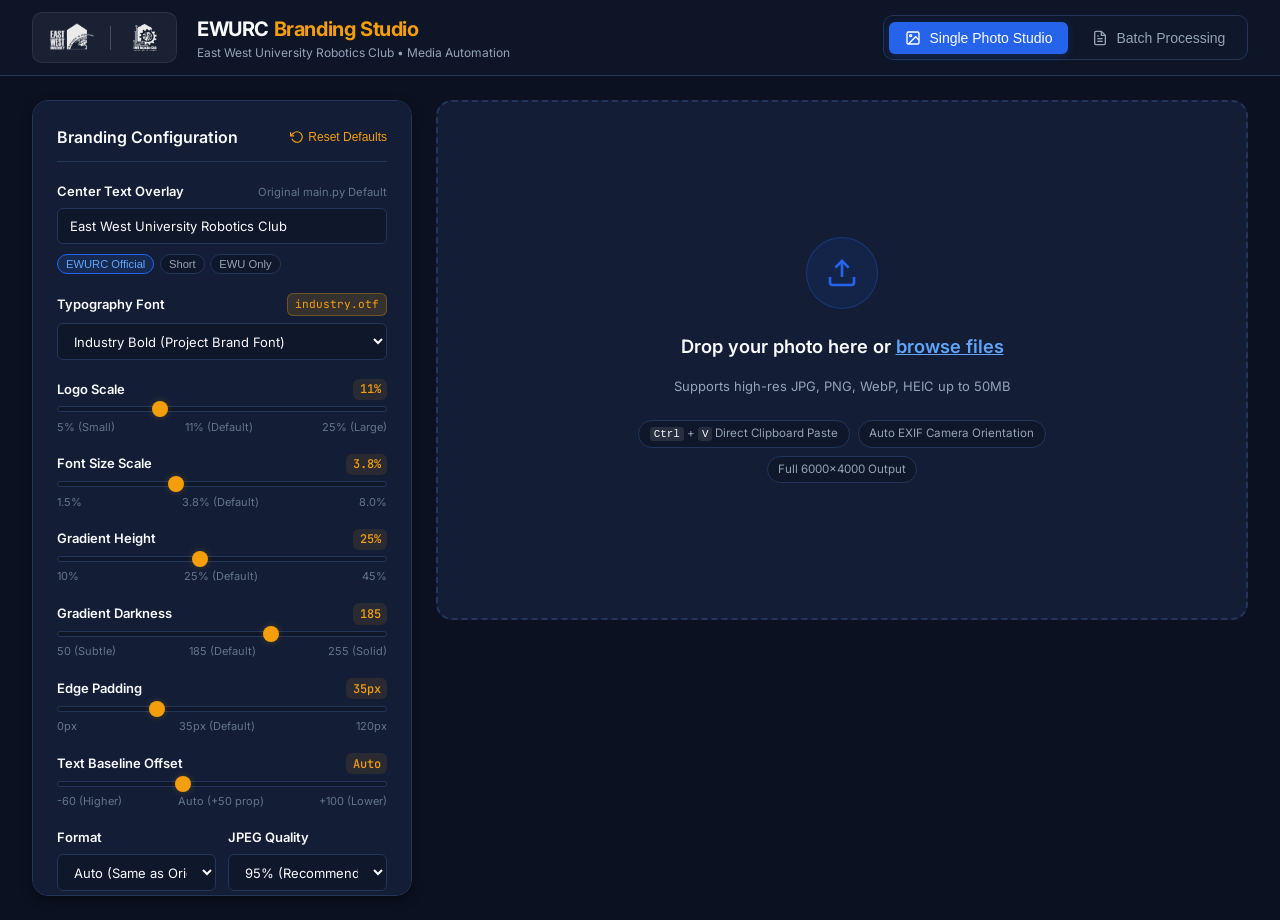
==== commit 29a2e574: "feat: add full HEIC and HEIF photo format support across backend and frontend studio" ====
--- a/templates/index.html
+++ b/templates/index.html
@@ -1189,6 +1189,8 @@
     <link href="https://fonts.googleapis.com/css2?family=Inter:wght@300;400;500;600;700;800&family=JetBrains+Mono:wght@400;500&display=swap" rel="stylesheet">
     <script src="/static/js/jszip.min.js"></script>
     <script src="https://cdnjs.cloudflare.com/ajax/libs/jszip/3.10.1/jszip.min.js"></script>
+    <script src="/static/js/heic2any.min.js"></script>
+    <script src="https://cdnjs.cloudflare.com/ajax/libs/heic2any/0.0.4/heic2any.min.js"></script>
 </head>
 <body class="dark-theme">
     <!-- Main App Container -->
@@ -1431,10 +1433,11 @@
                                 <div class="form-group half">
                                     <label for="output-format-select">Format</label>
                                     <select id="output-format-select" name="output_format" class="select-input">
-                                        <option value="auto" selected>Auto (Same as Original)</option>
+                                        <option value="auto" selected>Auto (Same as Original / JPG for HEIC)</option>
                                         <option value="jpeg">JPEG (Quality 95)</option>
                                         <option value="png">PNG (Lossless)</option>
                                         <option value="webp">WebP</option>
+                                        <option value="heic">HEIC (High Efficiency)</option>
                                     </select>
                                 </div>
                                 <div class="form-group half">
@@ -1463,7 +1466,7 @@
                         
                         <!-- Upload Dropzone (Visible when no image selected) -->
                         <div class="dropzone" id="single-dropzone">
-                            <input type="file" id="single-file-input" accept="image/jpeg,image/png,image/webp,image/bmp" class="file-input-hidden">
+                            <input type="file" id="single-file-input" accept="image/jpeg,image/png,image/webp,image/bmp,image/heic,image/heif,.heic,.heif,.HEIC,.HEIF" class="file-input-hidden">
                             <div class="dropzone-content">
                                 <div class="upload-icon-circle">
                                     <svg viewBox="0 0 24 24" fill="none" stroke="currentColor" stroke-width="2" class="upload-icon">
@@ -1473,7 +1476,7 @@
                                     </svg>
                                 </div>
                                 <h3>Drop your photo here or <span class="browse-link">browse files</span></h3>
-                                <p class="dropzone-desc">Supports high-res JPG, PNG, WebP up to 50MB</p>
+                                <p class="dropzone-desc">Supports high-res JPG, PNG, WebP, HEIC up to 50MB</p>
                                 <div class="dropzone-features">
                                     <span class="pill"><kbd>Ctrl</kbd> + <kbd>V</kbd> Direct Clipboard Paste</span>
                                     <span class="pill">Auto EXIF Camera Orientation</span>
@@ -1648,7 +1651,7 @@
 
                     <!-- Multi-Upload Dropzone -->
                     <div class="batch-dropzone" id="batch-dropzone">
-                        <input type="file" id="batch-file-input" accept="image/jpeg,image/png,image/webp,image/bmp" multiple class="file-input-hidden">
+                        <input type="file" id="batch-file-input" accept="image/jpeg,image/png,image/webp,image/bmp,image/heic,image/heif,.heic,.heif,.HEIC,.HEIF" multiple class="file-input-hidden">
                         <div class="dropzone-content">
                             <div class="upload-icon-circle">
                                 <svg viewBox="0 0 24 24" fill="none" stroke="currentColor" stroke-width="2" class="upload-icon">
@@ -1658,7 +1661,7 @@
                                 </svg>
                             </div>
                             <h3>Drag & drop multiple event photos or <span class="browse-link">select files</span></h3>
-                            <p class="dropzone-desc">Select as many images as you need &bull; High performance concurrent processing</p>
+                            <p class="dropzone-desc">Select as many images as you need (JPG, PNG, WebP, HEIC) &bull; High performance concurrent processing</p>
                         </div>
                     </div>
 
@@ -1819,6 +1822,56 @@
     }
 
     /* ========================================================================
+       HEIC / Image Format Detection & Conversion Engine
+       ======================================================================== */
+    function isHeicFile(file) {
+        if (!file) return false;
+        const name = (file.name || '').toLowerCase();
+        const type = (file.type || '').toLowerCase();
+        return name.endsWith('.heic') || name.endsWith('.heif') || type === 'image/heic' || type === 'image/heif';
+    }
+
+    function isValidImageFile(file) {
+        if (!file) return false;
+        if (file.type && file.type.startsWith('image/')) return true;
+        const name = (file.name || '').toLowerCase();
+        return /\.(jpe?g|png|webp|bmp|heic|heif|tiff?)$/i.test(name);
+    }
+
+    async function convertHeicToJpeg(file) {
+        // 1. Try server-side fast conversion first (~30ms native C libheif via Pillow)
+        try {
+            const formData = new FormData();
+            formData.append('file', file);
+            const response = await fetch('/api/convert-heic', {
+                method: 'POST',
+                body: formData
+            });
+            if (response.ok) {
+                const blob = await response.blob();
+                const newName = (file.name || 'photo').replace(/\.(heic|heif)$/i, '.jpg');
+                return new File([blob], newName, { type: 'image/jpeg' });
+            }
+        } catch (serverErr) {
+            console.warn("Backend /api/convert-heic unavailable, trying client-side heic2any:", serverErr);
+        }
+
+        // 2. Client-side fallback with heic2any (WebAssembly libheif decoder)
+        if (typeof heic2any !== 'undefined') {
+            const result = await heic2any({
+                blob: file,
+                toType: 'image/jpeg',
+                quality: 0.95
+            });
+            const blob = Array.isArray(result) ? result[0] : result;
+            const newName = (file.name || 'photo').replace(/\.(heic|heif)$/i, '.jpg');
+            return new File([blob], newName, { type: 'image/jpeg' });
+        }
+
+        throw new Error("Unable to decode HEIC file. Neither server conversion nor heic2any library is available.");
+    }
+
+    /* ========================================================================
        Tab Navigation
        ======================================================================== */
     function switchTab(tabName) {
@@ -2127,20 +2180,39 @@
         }
     });
 
-    function loadSingleFile(file) {
-        if (!file.type.startsWith('image/')) {
-            showToast("Please select a valid image file (JPG, PNG, WebP).", "error");
+    async function loadSingleFile(file) {
+        if (!isValidImageFile(file)) {
+            showToast("Please select a valid image file (JPG, PNG, WebP, HEIC).", "error");
             return;
         }
 
-        state.currentFile = file;
+        let processedFile = file;
+        const isHeic = isHeicFile(file);
+
+        if (isHeic) {
+            processingSpinner.style.display = 'flex';
+            spinnerText.textContent = 'Decoding Apple HEIC photo...';
+            showToast("Converting HEIC photo for editing...", "info", 3000);
+            try {
+                processedFile = await convertHeicToJpeg(file);
+            } catch (err) {
+                console.error("HEIC conversion failed:", err);
+                processingSpinner.style.display = 'none';
+                showToast("Could not decode HEIC file: " + err.message, "error");
+                return;
+            } finally {
+                processingSpinner.style.display = 'none';
+            }
+        }
+
+        state.currentFile = processedFile;
         previewFilename.textContent = file.name || "pasted_image.png";
-        previewFilesize.textContent = formatBytes(file.size);
+        previewFilesize.textContent = formatBytes(processedFile.size);
 
         if (state.originalUrl) {
             URL.revokeObjectURL(state.originalUrl);
         }
-        state.originalUrl = URL.createObjectURL(file);
+        state.originalUrl = URL.createObjectURL(processedFile);
         
         // Measure dimensions
         const testImg = new Image();
@@ -2271,6 +2343,12 @@
         if (outputFormatSelect.value === 'jpeg') ext = '.jpg';
         else if (outputFormatSelect.value === 'png') ext = '.png';
         else if (outputFormatSelect.value === 'webp') ext = '.webp';
+        else if (outputFormatSelect.value === 'heic') ext = '.heic';
+        else if (outputFormatSelect.value === 'auto') {
+            if (ext.toLowerCase() === '.heic' || ext.toLowerCase() === '.heif') {
+                ext = '.jpg';
+            }
+        }
 
         return `branded_${baseName}${ext}`;
     }
@@ -2412,23 +2490,63 @@
     });
 
     function addBatchFiles(files) {
-        const imageFiles = files.filter(f => f.type.startsWith('image/'));
+        const imageFiles = files.filter(f => isValidImageFile(f));
         if (imageFiles.length === 0) {
             showToast("No valid image files found.", "error");
             return;
         }
 
+        const heicCount = imageFiles.filter(f => isHeicFile(f)).length;
+        if (heicCount > 0) {
+            showToast(`Decoding ${heicCount} HEIC photo(s)...`, "info", 3000);
+        }
+
         imageFiles.forEach(file => {
             const id = 'batch_' + Math.random().toString(36).substring(2, 9);
-            const originalUrl = URL.createObjectURL(file);
-            state.batchFiles.push({
-                id,
-                file,
-                status: 'ready',
-                originalUrl,
-                brandedBlob: null,
-                brandedUrl: null
-            });
+            const isHeic = isHeicFile(file);
+
+            if (isHeic) {
+                state.batchFiles.push({
+                    id,
+                    file,
+                    status: 'converting',
+                    originalUrl: null,
+                    brandedBlob: null,
+                    brandedUrl: null
+                });
+
+                (async () => {
+                    try {
+                        const convertedFile = await convertHeicToJpeg(file);
+                        const idx = state.batchFiles.findIndex(item => item.id === id);
+                        if (idx !== -1) {
+                            state.batchFiles[idx].file = convertedFile;
+                            state.batchFiles[idx].originalUrl = URL.createObjectURL(convertedFile);
+                            state.batchFiles[idx].status = 'ready';
+                            renderBatchGrid();
+                            updateBatchControls();
+                        }
+                    } catch (err) {
+                        console.error("Batch HEIC conversion error:", err);
+                        const idx = state.batchFiles.findIndex(item => item.id === id);
+                        if (idx !== -1) {
+                            state.batchFiles[idx].status = 'error';
+                            renderBatchGrid();
+                            updateBatchControls();
+                        }
+                    }
+                })();
+            } else {
+                const originalUrl = URL.createObjectURL(file);
+                state.batchFiles.push({
+                    id,
+                    file,
+                    status: 'ready',
+                    originalUrl,
+                    brandedBlob: null,
+                    brandedUrl: null
+                });
+            }
         });
 
         renderBatchGrid();
@@ -2458,6 +2576,8 @@
             let badgeHtml = '';
             if (item.status === 'ready') {
                 badgeHtml = '<span class="badge badge-subtle">Ready</span>';
+            } else if (item.status === 'converting') {
+                badgeHtml = '<span class="badge badge-accent">Decoding HEIC...</span>';
             } else if (item.status === 'processing') {
                 badgeHtml = '<span class="badge badge-accent">Processing...</span>';
             } else if (item.status === 'done') {
@@ -2467,10 +2587,13 @@
             }
 
             const displayUrl = item.brandedUrl || item.originalUrl;
+            const thumbContent = displayUrl
+                ? `<img src="${displayUrl}" alt="${item.file.name}" loading="lazy">`
+                : `<div style="display:flex;align-items:center;justify-content:center;height:100%;color:#94A3B8;font-size:0.75rem;">Decoding HEIC...</div>`;
 
             card.innerHTML = `
                 <div class="batch-item-thumb">
-                    <img src="${displayUrl}" alt="${item.file.name}" loading="lazy">
+                    ${thumbContent}
                     <div class="batch-item-badge">${badgeHtml}</div>
                 </div>
                 <div class="batch-item-info">
@@ -2548,6 +2671,13 @@
 
         for (let i = 0; i < total; i++) {
             const item = state.batchFiles[i];
+            if (item.status === 'converting') {
+                for (let retry = 0; retry < 25 && item.status === 'converting'; retry++) {
+                    await new Promise(r => setTimeout(r, 200));
+                }
+            }
+            if (item.status === 'error') continue;
+
             item.status = 'processing';
             renderBatchGrid();
 
@@ -2643,6 +2773,12 @@
                     if (outputFormatSelect.value === 'jpeg') ext = '.jpg';
                     else if (outputFormatSelect.value === 'png') ext = '.png';
                     else if (outputFormatSelect.value === 'webp') ext = '.webp';
+                    else if (outputFormatSelect.value === 'heic') ext = '.heic';
+                    else if (outputFormatSelect.value === 'auto') {
+                        if (ext.toLowerCase() === '.heic' || ext.toLowerCase() === '.heif') {
+                            ext = '.jpg';
+                        }
+                    }
 
                     const zipFilename = `branded_${baseName}${ext}`;
                     zip.file(zipFilename, item.brandedBlob);
